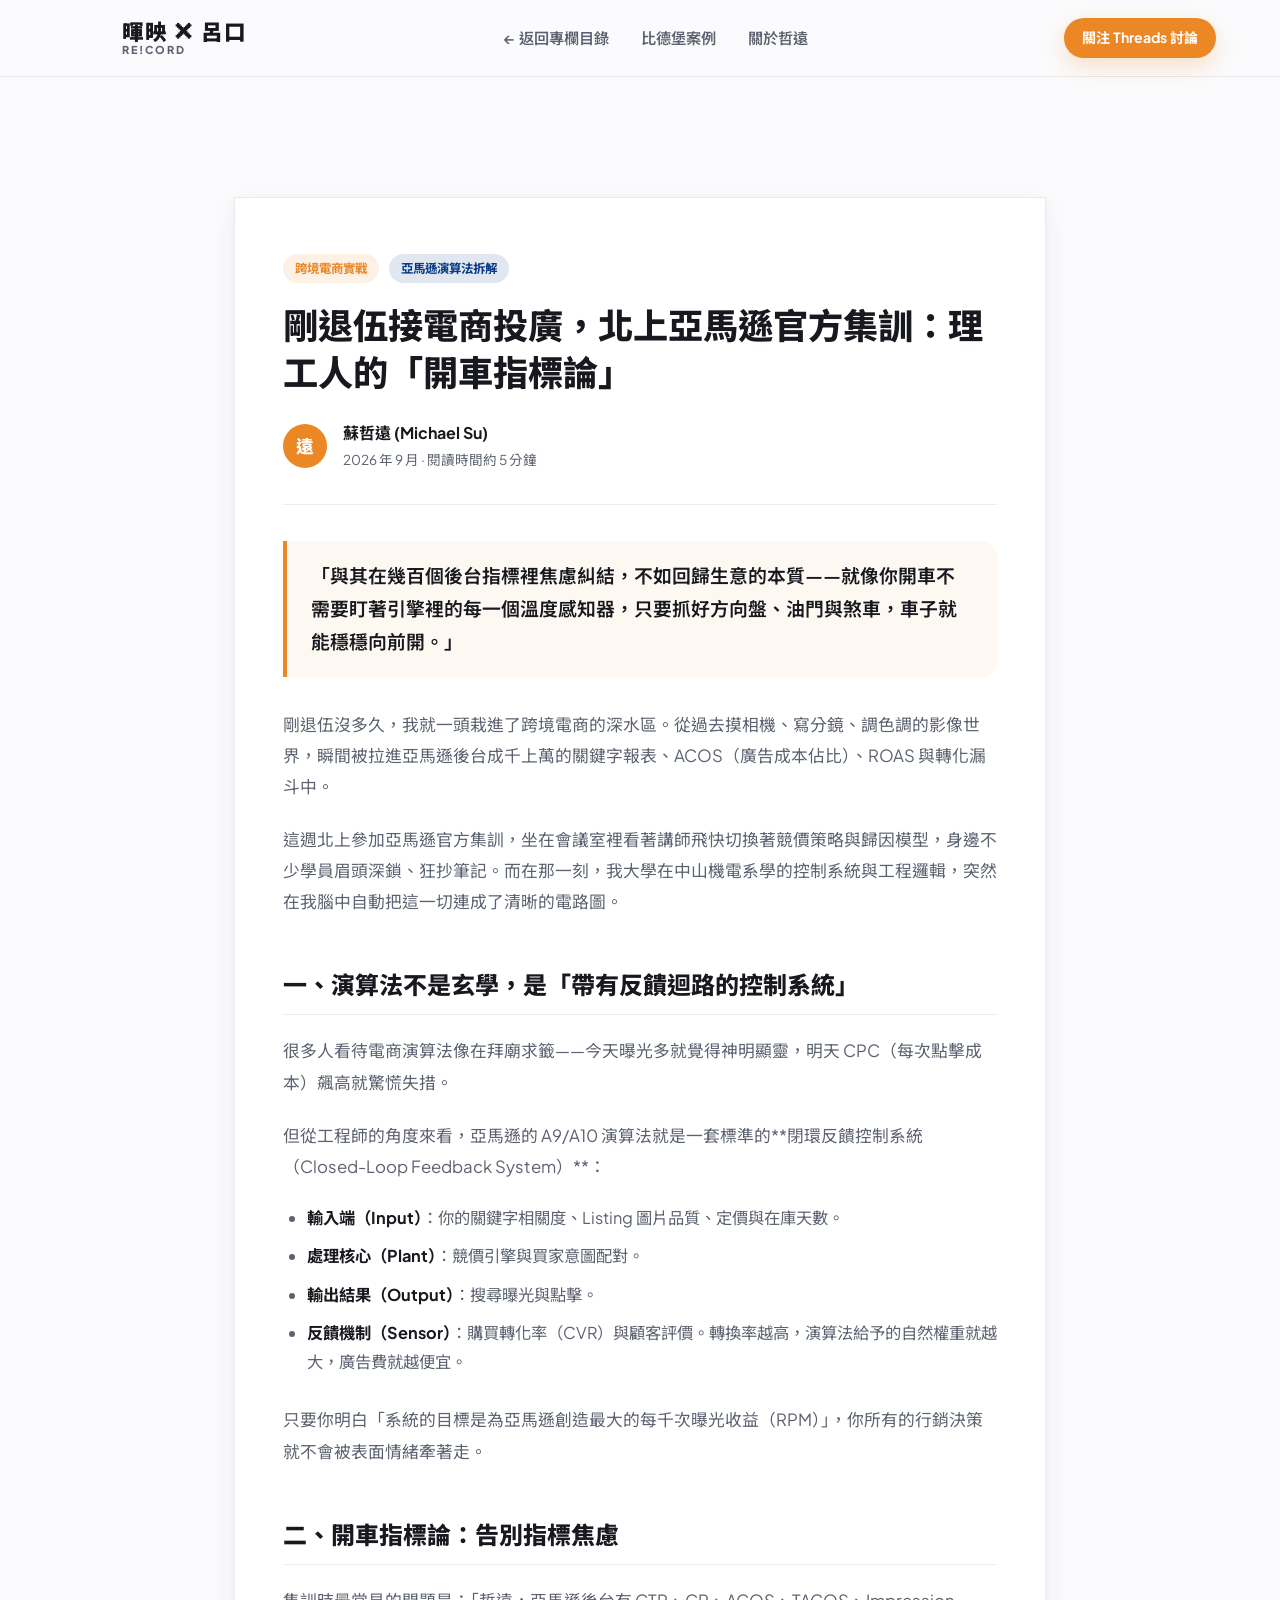
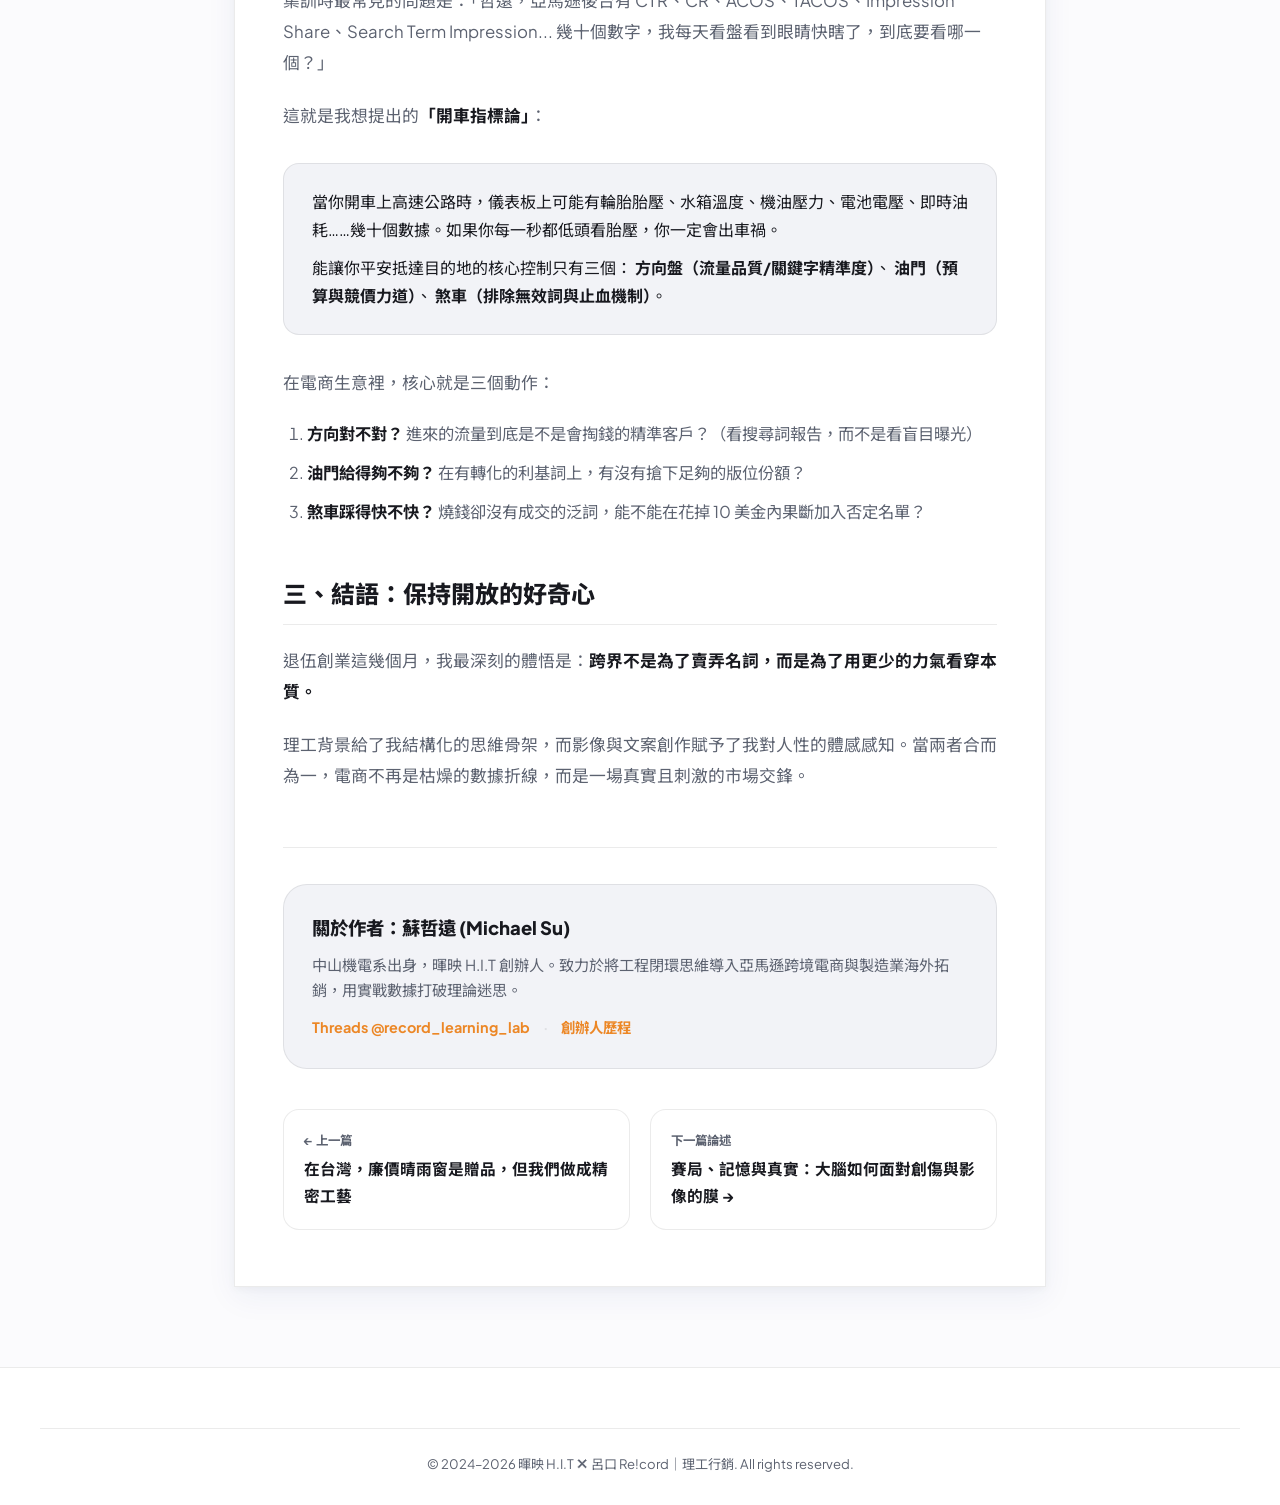
==== records/amazon-algorithm-log.html @ ab671fb1 "Rename amazon-algorithm-log.html to records/amazon-algorithm-log.html" ====
<!DOCTYPE html>
<html lang="zh-TW" data-theme="default">
<head>
  <meta charset="UTF-8">
  <meta name="viewport" content="width=device-width, initial-scale=1.0">
  <title>剛退伍接電商投廣，北上亞馬遜官方集訓：理工人的「開車指標論」 ｜ 呂口 Re!cord</title>
  <meta name="description" content="剛退伍投身跨境電商投廣實戰，在台北亞馬遜集訓中的第一手反思：如何用機電工程邏輯拆解廣告演算法？為什麼抓住關鍵槓桿指標比盯著上百個數字更重要。">
  <meta name="author" content="蘇哲遠 Michael Su">
  
  <meta property="og:type" content="article">
  <meta property="og:title" content="剛退伍接電商投廣，北上亞馬遜官方集訓：理工人的「開車指標論」">
  <meta property="og:description" content="如何用機電工程邏輯拆解廣告演算法？為什麼抓住關鍵槓桿指標比盯著上百個數字更重要。">
  <meta property="og:site_name" content="呂口 Re!cord ✕ 暉映 H.I.T">
  <meta property="article:published_time" content="2026-09-22">
  <meta property="article:author" content="蘇哲遠 Michael Su">
  
  <script type="application/ld+json">
  {
    "@context": "https://schema.org",
    "@type": "BlogPosting",
    "headline": "剛退伍接電商投廣，北上亞馬遜官方集訓：理工人的「開車指標論」",
    "description": "剛退伍投身跨境電商投廣實戰，在台北亞馬遜集訓中的第一手反思：如何用機電工程邏輯拆解廣告演算法？為什麼抓住關鍵槓桿指標比盯著上百個數字更重要。",
    "author": {
      "@type": "Person",
      "name": "蘇哲遠 (Michael Su)",
      "jobTitle": "暉映 H.I.T 負責人 / 理工行銷顧問"
    },
    "publisher": {
      "@type": "Organization",
      "name": "暉映 HUEIIN TURN"
    },
    "datePublished": "2026-09-22",
    "inLanguage": "zh-TW"
  }
  </script>

  <link rel="preconnect" href="https://fonts.googleapis.com">
  <link rel="preconnect" href="https://fonts.gstatic.com" crossorigin>
  <link href="https://fonts.googleapis.com/css2?family=Plus+Jakarta+Sans:wght@400;600;700;800&family=Noto+Sans+TC:wght@400;500;700;900&display=swap" rel="stylesheet">
  <link rel="stylesheet" href="../style.css">
</head>
<body class="article-page">

  <header class="navbar" id="navbar">
    <div class="container nav-container">
      <a href="../index.html" class="nav-logo" aria-label="返回首頁">
        <svg class="brand-symbol" viewBox="0 0 339.33 258.83">
          <use href="../index.html#logoDef" />
        </svg>
        <div class="logo-text-group">
          <span class="logo-cn">暉映 ✕ 呂口</span>
          <span class="logo-en">RE!CORD</span>
        </div>
      </a>

      <nav class="nav-menu">
        <a href="../index.html#records" class="nav-link active">← 返回專欄目錄</a>
        <a href="../index.html#casestudy" class="nav-link">比德堡案例</a>
        <a href="../index.html#about" class="nav-link">關於哲遠</a>
      </nav>

      <div class="nav-actions">
        <a href="https://www.threads.com/@record_learning_lab" target="_blank" rel="noopener" class="btn btn-primary btn-sm">
          關注 Threads 討論
        </a>
      </div>
    </div>
  </header>

  <main class="article-container">
    <article class="prose-wrapper">
      <header class="article-header">
        <div class="article-meta-tags">
          <span class="category-badge">跨境電商實戰</span>
          <span class="category-badge badge-alt">亞馬遜演算法拆解</span>
        </div>
        <h1 class="article-main-title">
          剛退伍接電商投廣，北上亞馬遜官方集訓：理工人的「開車指標論」
        </h1>
        <div class="author-bar">
          <div class="author-avatar">遠</div>
          <div class="author-info">
            <span class="author-name">蘇哲遠 (Michael Su)</span>
            <span class="post-date">2026 年 9 月 · 閱讀時間約 5 分鐘</span>
          </div>
        </div>
      </header>

      <div class="article-content">
        <blockquote class="key-quote">
          「與其在幾百個後台指標裡焦慮糾結，不如回歸生意的本質——就像你開車不需要盯著引擎裡的每一個溫度感知器，只要抓好方向盤、油門與煞車，車子就能穩穩向前開。」
        </blockquote>

        <p class="paragraph-lead">
          剛退伍沒多久，我就一頭栽進了跨境電商的深水區。從過去摸相機、寫分鏡、調色調的影像世界，瞬間被拉進亞馬遜後台成千上萬的關鍵字報表、ACOS（廣告成本佔比）、ROAS 與轉化漏斗中。
        </p>
        <p>
          這週北上參加亞馬遜官方集訓，坐在會議室裡看著講師飛快切換著競價策略與歸因模型，身邊不少學員眉頭深鎖、狂抄筆記。而在那一刻，我大學在中山機電系學的控制系統與工程邏輯，突然在我腦中自動把這一切連成了清晰的電路圖。
        </p>

        <h2>一、演算法不是玄學，是「帶有反饋迴路的控制系統」</h2>
        <p>
          很多人看待電商演算法像在拜廟求籤——今天曝光多就覺得神明顯靈，明天 CPC（每次點擊成本）飆高就驚慌失措。
        </p>
        <p>
          但從工程師的角度來看，亞馬遜的 A9/A10 演算法就是一套標準的**閉環反饋控制系統（Closed-Loop Feedback System）**：
        </p>
        <ul class="styled-list">
          <li><strong>輸入端（Input）</strong>：你的關鍵字相關度、Listing 圖片品質、定價與在庫天數。</li>
          <li><strong>處理核心（Plant）</strong>：競價引擎與買家意圖配對。</li>
          <li><strong>輸出結果（Output）</strong>：搜尋曝光與點擊。</li>
          <li><strong>反饋機制（Sensor）</strong>：購買轉化率（CVR）與顧客評價。轉換率越高，演算法給予的自然權重就越大，廣告費就越便宜。</li>
        </ul>
        <p>
          只要你明白「系統的目標是為亞馬遜創造最大的每千次曝光收益（RPM）」，你所有的行銷決策就不會被表面情緒牽著走。
        </p>

        <h2>二、開車指標論：告別指標焦慮</h2>
        <p>
          集訓時最常見的問題是：「哲遠，亞馬遜後台有 CTR、CR、ACOS、TACOS、Impression Share、Search Term Impression... 幾十個數字，我每天看盤看到眼睛快瞎了，到底要看哪一個？」
        </p>
        <p>
          這就是我想提出的<strong>「開車指標論」</strong>：
        </p>
        <div class="highlight-callout">
          <p>
            當你開車上高速公路時，儀表板上可能有輪胎胎壓、水箱溫度、機油壓力、電池電壓、即時油耗……幾十個數據。如果你每一秒都低頭看胎壓，你一定會出車禍。
          </p>
          <p>
            能讓你平安抵達目的地的核心控制只有三個：
            <strong>方向盤（流量品質/關鍵字精準度）</strong>、
            <strong>油門（預算與競價力道）</strong>、
            <strong>煞車（排除無效詞與止血機制）</strong>。
          </p>
        </div>
        <p>
          在電商生意裡，核心就是三個動作：
        </p>
        <ol class="styled-numbered-list">
          <li><strong>方向對不對？</strong> 進來的流量到底是不是會掏錢的精準客戶？（看搜尋詞報告，而不是看盲目曝光）</li>
          <li><strong>油門給得夠不夠？</strong> 在有轉化的利基詞上，有沒有搶下足夠的版位份額？</li>
          <li><strong>煞車踩得快不快？</strong> 燒錢卻沒有成交的泛詞，能不能在花掉 10 美金內果斷加入否定名單？</li>
        </ol>

        <h2>三、結語：保持開放的好奇心</h2>
        <p>
          退伍創業這幾個月，我最深刻的體悟是：<strong>跨界不是為了賣弄名詞，而是為了用更少的力氣看穿本質。</strong>
        </p>
        <p>
          理工背景給了我結構化的思維骨架，而影像與文案創作賦予了我對人性的體感感知。當兩者合而為一，電商不再是枯燥的數據折線，而是一場真實且刺激的市場交鋒。
        </p>
      </div>

      <footer class="article-footer-card">
        <div class="footer-card-inner">
          <div class="card-author-bio">
            <h3>關於作者：蘇哲遠 (Michael Su)</h3>
            <p>
              中山機電系出身，暉映 H.I.T 創辦人。致力於將工程閉環思維導入亞馬遜跨境電商與製造業海外拓銷，用實戰數據打破理論迷思。
            </p>
            <div class="card-author-links">
              <a href="https://www.threads.com/@record_learning_lab" target="_blank" rel="noopener">Threads @record_learning_lab</a>
              <span class="link-sep">·</span>
              <a href="../index.html#about">創辦人歷程</a>
            </div>
          </div>
        </div>
      </footer>

      <nav class="post-navigation">
        <a href="car-window-deflector.html" class="nav-prev">
          <span class="nav-sub">← 上一篇</span>
          <span class="nav-title">在台灣，廉價晴雨窗是贈品，但我們做成精密工藝</span>
        </a>
        <a href="game-theory-memory.html" class="nav-next">
          <span class="nav-sub">下一篇論述</span>
          <span class="nav-title">賽局、記憶與真實：大腦如何面對創傷與影像的膜 →</span>
        </a>
      </nav>
    </article>
  </main>

  <footer class="footer">
    <div class="container footer-bottom">
      <p>© 2024–2026 暉映 H.I.T ✕ 呂口 Re!cord｜理工行銷. All rights reserved.</p>
    </div>
  </footer>

</body>
</html>
---- style.css ----
/* ==========================================================================
   暉映 HUEIIN TURN ｜ CIS 品牌視覺識別系統 樣式表
   設計主色調：#ec8726 (曙光橘) | #083b87 (深思藍) | #e5e5e5 (共創灰)
   ZLAB 輔助色：#2b2b2b (深灰) | #6600ff (亮紫) | #21c110 (共創綠)
   ========================================================================== */

/* --------------------------------------------------------------------------
   1. 設計規範變數 (Design Tokens & Theming)
   -------------------------------------------------------------------------- */
:root {
  /* 品牌核心色彩 (CIS Primary Colors) */
  --c-orange: #ec8726;
  --c-blue: #083b87;
  --c-light-gray: #e5e5e5;
  --c-white: #ffffff;

  /* 實驗室輔助色 (ZLAB Colors) */
  --c-dark-gray: #2b2b2b;
  --c-purple: #6600ff;
  --c-green: #21c110;

  /* 日常預設模式 (Light Studio Mode) 語義變數 */
  --bg-primary: #fbfbfd;
  --bg-surface: #ffffff;
  --bg-subtle: #f2f3f7;
  --bg-card: #ffffff;
  --border-subtle: rgba(0, 0, 0, 0.08);
  --border-strong: rgba(0, 0, 0, 0.16);

  --text-main: #18191f;
  --text-muted: #5c6270;
  --text-inverse: #ffffff;

  --accent-primary: var(--c-orange);
  --accent-secondary: var(--c-blue);
  --accent-glow: rgba(236, 135, 38, 0.25);
  --mascot-pupil: #d36f1d;

  --nav-bg: rgba(251, 251, 253, 0.85);
  --card-shadow: 0 10px 30px rgba(8, 59, 135, 0.06), 0 2px 8px rgba(0, 0, 0, 0.04);
  --card-hover-shadow: 0 20px 40px rgba(236, 135, 38, 0.15), 0 8px 16px rgba(0, 0, 0, 0.06);

  /* 字體系統 */
  --font-heading: "Hiragino Kaku Gothic Std", "ヒラギノ角ゴ Std W8", "Plus Jakarta Sans", "Noto Sans TC", sans-serif;
  --font-body: "Plus Jakarta Sans", "Noto Sans TC", -apple-system, BlinkMacSystemFont, "Segoe UI", sans-serif;

  --radius-sm: 8px;
  --radius-md: 16px;
  --radius-lg: 24px;
  --radius-pill: 9999px;

  --transition-fast: 0.2s ease;
  --transition-normal: 0.35s cubic-bezier(0.16, 1, 0.3, 1);
}

/* ZLAB 實驗室深色霓虹模式 (Laboratory Dark Neon Mode) */
[data-theme="zlab"] {
  --bg-primary: #15161b;
  --bg-surface: #1e2029;
  --bg-subtle: #252834;
  --bg-card: #202330;
  --border-subtle: rgba(255, 255, 255, 0.1);
  --border-strong: rgba(255, 255, 255, 0.2);

  --text-main: #f5f6fa;
  --text-muted: #9fa6bc;
  --text-inverse: #15161b;

  --accent-primary: var(--c-purple);
  --accent-secondary: var(--c-green);
  --accent-glow: rgba(102, 0, 255, 0.35);
  --mascot-pupil: #4832a5;

  --nav-bg: rgba(21, 22, 27, 0.88);
  --card-shadow: 0 12px 35px rgba(0, 0, 0, 0.45);
  --card-hover-shadow: 0 20px 45px rgba(102, 0, 255, 0.25), 0 0 25px rgba(33, 193, 16, 0.2);
}

/* --------------------------------------------------------------------------
   2. 全域基礎與重置 (Reset & Base)
   -------------------------------------------------------------------------- */
* {
  margin: 0;
  padding: 0;
  box-sizing: border-box;
}

html {
  scroll-behavior: smooth;
  font-size: 16px;
}

body {
  font-family: var(--font-body);
  background-color: var(--bg-primary);
  color: var(--text-main);
  line-height: 1.65;
  transition: background-color var(--transition-normal), color var(--transition-normal);
  overflow-x: hidden;
  position: relative;
}

.container {
  width: 100%;
  max-width: 1200px;
  margin: 0 auto;
  padding: 0 24px;
}

a {
  text-decoration: none;
  color: inherit;
  transition: var(--transition-fast);
}

img, svg {
  display: block;
  max-width: 100%;
}

/* 錨點跳轉位移修正 (避免被 Sticky Navbar 遮蔽標題) */
section[id],
.section[id],
#about,
#services,
#casestudy,
#records,
#contact {
  scroll-margin-top: 96px;
}

/* --------------------------------------------------------------------------
   3. 頂部導覽列 (Navbar)
   -------------------------------------------------------------------------- */
.navbar {
  position: sticky;
  top: 0;
  z-index: 100;
  background-color: var(--nav-bg);
  backdrop-filter: blur(16px);
  -webkit-backdrop-filter: blur(16px);
  border-bottom: 1px solid var(--border-subtle);
  transition: background-color var(--transition-normal), border-color var(--transition-normal);
}

.nav-container {
  display: flex;
  align-items: center;
  justify-content: space-between;
  height: 76px;
}

.nav-logo {
  display: flex;
  align-items: center;
  gap: 14px;
  color: var(--text-main);
}

.brand-symbol {
  width: 44px;
  height: 36px;
  color: var(--accent-primary);
  transition: transform var(--transition-normal), color var(--transition-normal);
}

.nav-logo:hover .brand-symbol {
  transform: rotate(-8deg) scale(1.08);
}

.logo-text-group {
  display: flex;
  flex-direction: column;
  line-height: 1.1;
}

.logo-cn {
  font-family: var(--font-heading);
  font-size: 1.35rem;
  font-weight: 900;
  letter-spacing: 0.05em;
  color: var(--text-main);
}

.logo-en {
  font-size: 0.68rem;
  font-weight: 800;
  letter-spacing: 0.18em;
  color: var(--text-muted);
}

.nav-menu {
  display: flex;
  align-items: center;
  gap: 32px;
}

.nav-link {
  font-size: 0.95rem;
  font-weight: 600;
  color: var(--text-muted);
  position: relative;
  padding: 6px 0;
}

.nav-link::after {
  content: "";
  position: absolute;
  bottom: 0;
  left: 0;
  width: 0;
  height: 2px;
  background-color: var(--accent-primary);
  transition: width var(--transition-fast);
}

.nav-link:hover {
  color: var(--text-main);
}

.nav-link:hover::after {
  width: 100%;
}

.nav-actions {
  display: flex;
  align-items: center;
  gap: 12px;
}

.theme-toggle-btn {
  display: inline-flex;
  align-items: center;
  gap: 8px;
  padding: 8px 16px;
  border-radius: var(--radius-pill);
  border: 1px solid var(--border-strong);
  background-color: var(--bg-surface);
  color: var(--text-main);
  font-weight: 700;
  font-size: 0.85rem;
  cursor: pointer;
  transition: var(--transition-normal);
}

.theme-toggle-btn:hover {
  border-color: var(--accent-primary);
  transform: translateY(-2px);
  box-shadow: 0 4px 12px var(--accent-glow);
}

.mobile-menu-toggle {
  display: none;
  background: none;
  border: none;
  cursor: pointer;
  flex-direction: column;
  gap: 5px;
  padding: 6px;
}

.mobile-menu-toggle span {
  width: 22px;
  height: 2px;
  background-color: var(--text-main);
  transition: var(--transition-fast);
}

/* --------------------------------------------------------------------------
   4. HERO 主視覺區塊
   -------------------------------------------------------------------------- */
.hero-section {
  position: relative;
  padding: 80px 0 100px;
  overflow: hidden;
}

.hero-container {
  display: grid;
  grid-template-columns: 1.15fr 0.85fr;
  align-items: center;
  gap: 48px;
  position: relative;
  z-index: 2;
}

.hero-badge {
  display: inline-flex;
  align-items: center;
  gap: 10px;
  padding: 6px 16px;
  background-color: var(--bg-subtle);
  border: 1px solid var(--border-subtle);
  border-radius: var(--radius-pill);
  font-size: 0.82rem;
  font-weight: 800;
  letter-spacing: 0.1em;
  color: var(--accent-primary);
  margin-bottom: 24px;
}

.pulse-dot {
  width: 8px;
  height: 8px;
  border-radius: 50%;
  background-color: var(--accent-primary);
  box-shadow: 0 0 0 0 var(--accent-primary);
  animation: pulseAnimation 2s infinite;
}

@keyframes pulseAnimation {
  0% { transform: scale(0.95); box-shadow: 0 0 0 0 rgba(236, 135, 38, 0.7); }
  70% { transform: scale(1); box-shadow: 0 0 0 10px rgba(236, 135, 38, 0); }
  100% { transform: scale(0.95); box-shadow: 0 0 0 0 rgba(236, 135, 38, 0); }
}

.hero-title {
  font-family: var(--font-heading);
  font-size: 3.4rem;
  font-weight: 900;
  line-height: 1.18;
  margin-bottom: 24px;
  letter-spacing: -0.02em;
}

.hero-title .highlight-spark {
  color: var(--c-orange);
  display: inline-block;
  transform: rotate(12deg);
}

.hero-title .accent-text {
  color: var(--accent-primary);
  position: relative;
  display: inline-block;
}

.hero-desc {
  font-size: 1.12rem;
  color: var(--text-muted);
  max-width: 580px;
  margin-bottom: 36px;
  line-height: 1.8;
}

.hero-cta-group {
  display: flex;
  align-items: center;
  gap: 16px;
  margin-bottom: 48px;
}

.btn {
  display: inline-flex;
  align-items: center;
  justify-content: center;
  gap: 10px;
  padding: 14px 30px;
  border-radius: var(--radius-pill);
  font-size: 1rem;
  font-weight: 700;
  cursor: pointer;
  transition: var(--transition-normal);
  border: none;
  white-space: nowrap;
}

.btn-sm {
  padding: 8px 18px;
  font-size: 0.88rem;
}

.mobile-menu-cta {
  display: none;
}

.btn-primary {
  background-color: var(--accent-primary);
  color: #ffffff;
  box-shadow: 0 8px 24px var(--accent-glow);
}

.btn-primary:hover {
  transform: translateY(-3px) scale(1.02);
  box-shadow: 0 14px 32px var(--accent-glow);
}

.btn-primary:active {
  transform: translateY(1px);
}

.btn-secondary {
  background-color: var(--bg-surface);
  color: var(--text-main);
  border: 1px solid var(--border-strong);
}

.btn-secondary:hover {
  background-color: var(--bg-subtle);
  border-color: var(--accent-primary);
  transform: translateY(-2px);
}

.hero-stats {
  display: flex;
  align-items: center;
  gap: 28px;
  padding-top: 24px;
  border-top: 1px solid var(--border-subtle);
}

.stat-item {
  display: flex;
  flex-direction: column;
}

.stat-num {
  font-family: var(--font-heading);
  font-size: 1.25rem;
  font-weight: 800;
  color: var(--text-main);
}

.stat-label {
  font-size: 0.82rem;
  color: var(--text-muted);
}

.stat-divider {
  width: 1px;
  height: 32px;
  background-color: var(--border-subtle);
}

/* 互動吉祥物卡片 */
.hero-mascot-wrapper {
  display: flex;
  justify-content: center;
}

.mascot-card {
  position: relative;
  background-color: var(--bg-surface);
  border: 1px solid var(--border-subtle);
  border-radius: var(--radius-lg);
  padding: 36px 28px;
  width: 100%;
  max-width: 420px;
  box-shadow: var(--card-shadow);
  transition: transform var(--transition-normal), box-shadow var(--transition-normal);
  text-align: center;
}

.mascot-card:hover {
  transform: translateY(-6px);
  box-shadow: var(--card-hover-shadow);
}

.mascot-glow {
  position: absolute;
  top: 50%;
  left: 50%;
  width: 200px;
  height: 200px;
  background: radial-gradient(circle, var(--accent-glow) 0%, transparent 70%);
  transform: translate(-50%, -50%);
  z-index: 0;
  pointer-events: none;
}

/* 吉祥物卡片頂部控制列 */
.mascot-card-header {
  display: flex;
  align-items: center;
  justify-content: space-between;
  margin-bottom: 20px;
  position: relative;
  z-index: 2;
}

.mascot-badge-tag {
  font-size: 0.75rem;
  font-weight: 800;
  letter-spacing: 0.08em;
  color: var(--accent-primary);
  background: var(--bg-subtle);
  border: 1px solid var(--border-subtle);
  padding: 4px 10px;
  border-radius: var(--radius-pill);
}

.mascot-view-toggle {
  display: inline-flex;
  align-items: center;
  background: var(--bg-subtle);
  border: 1px solid var(--border-subtle);
  border-radius: var(--radius-pill);
  padding: 3px;
  gap: 3px;
}

.mascot-toggle-btn,
.view-tab {
  appearance: none;
  -webkit-appearance: none;
  background: transparent;
  border: 1px solid transparent;
  outline: none;
  font-family: var(--font-body);
  font-size: 0.78rem;
  font-weight: 700;
  color: var(--text-muted);
  padding: 5px 14px;
  border-radius: var(--radius-pill);
  cursor: pointer;
  display: inline-flex;
  align-items: center;
  justify-content: center;
  gap: 4px;
  transition: all var(--transition-fast);
  white-space: nowrap;
}

.mascot-toggle-btn:hover,
.view-tab:hover {
  color: var(--text-main);
}

.mascot-toggle-btn.active,
.view-tab.active {
  background: var(--accent-primary);
  color: #ffffff;
  border-color: var(--accent-primary);
  box-shadow: 0 2px 8px var(--accent-glow);
  font-weight: 800;
}

.mascot-toggle-btn:hover:not(.active) {
  color: var(--text-main);
}

.mascot-interactive {
  position: relative;
  z-index: 1;
  width: 220px;
  height: 220px;
  margin: 0 auto 20px;
  cursor: pointer;
  user-select: none;
}

.mascot-svg {
  width: 100%;
  height: 100%;
  filter: drop-shadow(0 10px 20px rgba(0, 0, 0, 0.08));
  transition: transform 0.2s cubic-bezier(0.34, 1.56, 0.64, 1);
}

.mascot-interactive:hover .mascot-svg {
  transform: scale(1.05);
}

/* 原創手繪插畫高清晰視圖 */
.mascot-png-view {
  position: relative;
  z-index: 1;
  width: 220px;
  height: 220px;
  margin: 0 auto 20px;
  display: flex;
  align-items: center;
  justify-content: center;
  cursor: pointer;
  user-select: none;
  transition: transform 0.2s cubic-bezier(0.34, 1.56, 0.64, 1);
}

.mascot-png-img {
  width: 100%;
  height: 100%;
  object-fit: contain;
  filter: drop-shadow(0 12px 24px rgba(0, 0, 0, 0.12));
  transition: transform 0.2s cubic-bezier(0.34, 1.56, 0.64, 1);
}

.mascot-png-view:hover .mascot-png-img {
  transform: scale(1.05);
}

.mascot-body-fill {
  fill: var(--accent-primary);
  transition: fill var(--transition-normal);
}

.mascot-pupil {
  fill: var(--mascot-pupil, #d36f1d);
  transition: fill var(--transition-normal);
}

.mascot-dialogue {
  position: relative;
  z-index: 1;
  background-color: var(--bg-subtle);
  border-radius: var(--radius-md);
  padding: 14px 18px;
  margin-top: 10px;
}

.dialogue-tag {
  display: inline-block;
  font-size: 0.72rem;
  font-weight: 800;
  color: var(--accent-primary);
  letter-spacing: 0.05em;
  margin-bottom: 4px;
}

.mascot-dialogue p {
  font-size: 0.95rem;
  font-weight: 600;
  color: var(--text-main);
  line-height: 1.5;
}

/* 靈感火花畫布 (點擊開關時播放全屏粒子) */
#sparkCanvas {
  position: absolute;
  top: 0;
  left: 0;
  width: 100%;
  height: 100%;
  pointer-events: none;
  z-index: 3;
}

/* --------------------------------------------------------------------------
   5. 通用章節設定
   -------------------------------------------------------------------------- */
.section {
  padding: 100px 0;
  border-top: 1px solid var(--border-subtle);
  position: relative;
}

.section-header {
  max-width: 680px;
  margin: 0 auto 60px;
}

.section-header.text-center {
  text-align: center;
}

.section-subtitle {
  display: inline-block;
  font-size: 0.8rem;
  font-weight: 800;
  letter-spacing: 0.15em;
  color: var(--accent-primary);
  margin-bottom: 12px;
}

.section-title {
  font-family: var(--font-heading);
  font-size: 2.3rem;
  font-weight: 900;
  line-height: 1.25;
  margin-bottom: 16px;
  letter-spacing: -0.01em;
}

.section-desc {
  font-size: 1.05rem;
  color: var(--text-muted);
}

/* --------------------------------------------------------------------------
   6. 設計理念 (Philosophy Cards)
   -------------------------------------------------------------------------- */
.philosophy-grid {
  display: grid;
  grid-template-columns: repeat(3, 1fr);
  gap: 28px;
}

.philosophy-card {
  background-color: var(--bg-surface);
  border: 1px solid var(--border-subtle);
  border-radius: var(--radius-lg);
  padding: 36px 30px;
  box-shadow: var(--card-shadow);
  transition: transform var(--transition-normal), border-color var(--transition-normal), box-shadow var(--transition-normal);
}

.philosophy-card:hover {
  transform: translateY(-8px);
  border-color: var(--accent-primary);
  box-shadow: var(--card-hover-shadow);
}

.card-icon-box {
  width: 56px;
  height: 56px;
  border-radius: var(--radius-md);
  background-color: var(--bg-subtle);
  color: var(--accent-primary);
  display: flex;
  align-items: center;
  justify-content: center;
  margin-bottom: 24px;
}

.card-icon-box svg,
.philosophy-icon-svg {
  width: 34px;
  height: 34px;
}

.philosophy-card h3 {
  font-family: var(--font-heading);
  font-size: 1.35rem;
  font-weight: 800;
  margin-bottom: 12px;
}

.philosophy-card p {
  color: var(--text-muted);
  font-size: 0.95rem;
  line-height: 1.7;
}

/* --------------------------------------------------------------------------
   7. 輔助視覺與多色怪人展示 (Mascot Lineup)
   -------------------------------------------------------------------------- */
.grid-2col {
  display: grid;
  grid-template-columns: 1fr 1fr;
  gap: 56px;
}

.align-center {
  align-items: center;
}

.mascot-showcase-box {
  background-color: var(--bg-surface);
  border: 1px solid var(--border-subtle);
  border-radius: var(--radius-lg);
  padding: 40px;
  box-shadow: var(--card-shadow);
}

.mascot-lineup {
  display: grid;
  grid-template-columns: repeat(2, 1fr);
  gap: 24px;
}

.lineup-item {
  display: flex;
  flex-direction: column;
  align-items: center;
  padding: 20px;
  border-radius: var(--radius-md);
  background-color: var(--bg-subtle);
  transition: transform var(--transition-fast);
}

.lineup-item:hover {
  transform: scale(1.05);
}

.mini-mascot {
  width: 90px;
  height: 90px;
  margin-bottom: 12px;
}

.color-orange { color: var(--c-orange); --mascot-pupil: #d36f1d; }
.color-blue { color: var(--c-blue); --mascot-pupil: #052654; }
.color-purple { color: var(--c-purple); --mascot-pupil: #4832a5; }
.color-green { color: var(--c-green); --mascot-pupil: #167a0a; }

.lineup-item span {
  font-size: 0.85rem;
  font-weight: 700;
  color: var(--text-main);
}

.body-lead {
  font-size: 1.15rem;
  line-height: 1.75;
  color: var(--text-main);
  margin-bottom: 24px;
}

.feature-checklist {
  list-style: none;
  display: flex;
  flex-direction: column;
  gap: 16px;
}

.feature-checklist li {
  position: relative;
  padding-left: 28px;
  font-size: 0.98rem;
  color: var(--text-muted);
  line-height: 1.6;
}

.feature-checklist li::before {
  content: "✦";
  position: absolute;
  left: 0;
  top: 0;
  color: var(--accent-primary);
  font-size: 1.1rem;
}

.feature-checklist strong {
  color: var(--text-main);
}

/* 原創 IP 標準字橫幅卡片 (均君手繪高清作品) */
.mascot-lockup-banner {
  margin-top: 48px;
  background: var(--bg-surface);
  border: 1px solid var(--border-subtle);
  border-radius: var(--radius-lg);
  padding: 36px 40px;
  display: grid;
  grid-template-columns: 260px 1fr;
  align-items: center;
  gap: 40px;
  box-shadow: var(--card-shadow);
  transition: transform var(--transition-normal), box-shadow var(--transition-normal);
}

.mascot-lockup-banner:hover {
  transform: translateY(-4px);
  box-shadow: var(--card-hover-shadow);
}

.lockup-media {
  display: flex;
  align-items: center;
  justify-content: center;
  background: var(--bg-subtle);
  border-radius: var(--radius-md);
  padding: 24px;
  border: 1px solid var(--border-subtle);
}

.lockup-img {
  width: 100%;
  max-width: 220px;
  height: auto;
  object-fit: contain;
  filter: drop-shadow(0 8px 16px rgba(0, 0, 0, 0.08));
}

.lockup-content {
  display: flex;
  flex-direction: column;
}

.lockup-badge {
  font-size: 0.75rem;
  font-weight: 800;
  letter-spacing: 0.1em;
  color: var(--accent-primary);
  margin-bottom: 8px;
}

.lockup-title {
  font-family: var(--font-heading);
  font-size: 1.5rem;
  font-weight: 800;
  margin-bottom: 12px;
}

.lockup-desc {
  font-size: 0.98rem;
  color: var(--text-muted);
  line-height: 1.7;
  margin-bottom: 20px;
}

.lockup-tags {
  display: flex;
  flex-wrap: wrap;
  gap: 10px;
}

.tag-pill {
  font-size: 0.8rem;
  font-weight: 700;
  background: var(--bg-subtle);
  border: 1px solid var(--border-subtle);
  padding: 6px 14px;
  border-radius: var(--radius-pill);
  color: var(--text-main);
}

/* --------------------------------------------------------------------------
   8. 色彩與字型規範 (Color System)
   -------------------------------------------------------------------------- */
.palette-group-title {
  font-family: var(--font-heading);
  font-size: 1.25rem;
  font-weight: 800;
  margin-bottom: 20px;
  display: flex;
  align-items: center;
  gap: 10px;
}

.palette-grid {
  display: grid;
  grid-template-columns: repeat(4, 1fr);
  gap: 20px;
}

.color-card {
  background-color: var(--bg-surface);
  border: 1px solid var(--border-subtle);
  border-radius: var(--radius-md);
  overflow: hidden;
  box-shadow: var(--card-shadow);
  cursor: pointer;
  transition: transform var(--transition-normal), box-shadow var(--transition-normal);
}

.color-card:hover {
  transform: translateY(-6px);
  box-shadow: var(--card-hover-shadow);
}

.color-swatch {
  height: 110px;
  position: relative;
  display: flex;
  align-items: center;
  justify-content: center;
}

.copy-hint {
  opacity: 0;
  background-color: rgba(0, 0, 0, 0.7);
  color: #fff;
  padding: 4px 10px;
  border-radius: var(--radius-pill);
  font-size: 0.75rem;
  font-weight: 700;
  transition: opacity var(--transition-fast);
}

.color-card:hover .copy-hint {
  opacity: 1;
}

.color-meta {
  padding: 16px;
}

.color-name {
  font-weight: 800;
  font-size: 1rem;
  margin-bottom: 2px;
}

.color-hex {
  font-family: monospace;
  font-weight: 700;
  font-size: 0.88rem;
  color: var(--accent-primary);
  margin-bottom: 8px;
}

.color-desc {
  font-size: 0.8rem;
  color: var(--text-muted);
  line-height: 1.5;
}

.font-spec-card {
  display: flex;
  flex-direction: column;
  justify-content: center;
}

.font-spec-inner {
  padding: 24px;
}

.font-badge {
  font-size: 0.7rem;
  font-weight: 800;
  letter-spacing: 0.12em;
  color: var(--accent-primary);
  margin-bottom: 8px;
}

.font-sample {
  font-family: var(--font-heading);
  font-size: 1.15rem;
  font-weight: 900;
  line-height: 1.3;
  margin-bottom: 12px;
}

.font-desc {
  font-size: 0.82rem;
  color: var(--text-muted);
}

/* --------------------------------------------------------------------------
   9. ZLAB 概念實驗室 (ZLAB Section)
   -------------------------------------------------------------------------- */
.zlab-box {
  background: linear-gradient(145deg, var(--bg-surface), var(--bg-subtle));
  border: 1px solid var(--border-strong);
  border-radius: var(--radius-lg);
  padding: 60px 48px;
  position: relative;
  overflow: hidden;
  box-shadow: var(--card-shadow);
}

.zlab-box::before {
  content: "";
  position: absolute;
  top: -50px;
  right: -50px;
  width: 300px;
  height: 300px;
  background: radial-gradient(circle, var(--accent-glow) 0%, transparent 70%);
  pointer-events: none;
}

.zlab-header {
  max-width: 720px;
  margin-bottom: 48px;
}

.zlab-pill {
  display: inline-block;
  padding: 5px 14px;
  border-radius: var(--radius-pill);
  background-color: var(--c-purple);
  color: #ffffff;
  font-size: 0.75rem;
  font-weight: 800;
  letter-spacing: 0.1em;
  margin-bottom: 16px;
}

.zlab-title {
  font-family: var(--font-heading);
  font-size: 2.2rem;
  font-weight: 900;
  margin-bottom: 16px;
}

.zlab-desc {
  font-size: 1.05rem;
  color: var(--text-muted);
  line-height: 1.7;
}

.zlab-experiments {
  display: grid;
  grid-template-columns: repeat(3, 1fr);
  gap: 24px;
}

.experiment-card {
  background-color: var(--bg-primary);
  border: 1px solid var(--border-subtle);
  border-radius: var(--radius-md);
  padding: 30px 24px;
  transition: transform var(--transition-normal), border-color var(--transition-normal), box-shadow var(--transition-normal);
}

.experiment-card:hover {
  transform: translateY(-6px);
  border-color: var(--accent-primary);
  box-shadow: 0 16px 32px var(--accent-glow);
}

.exp-tag {
  font-size: 0.72rem;
  font-weight: 800;
  letter-spacing: 0.1em;
  color: var(--text-muted);
  margin-bottom: 12px;
}

.exp-icon {
  font-size: 2rem;
  margin-bottom: 14px;
}

.experiment-card h3 {
  font-family: var(--font-heading);
  font-size: 1.2rem;
  font-weight: 800;
  margin-bottom: 10px;
}

.experiment-card p {
  font-size: 0.9rem;
  color: var(--text-muted);
  line-height: 1.6;
  margin-bottom: 18px;
}

.exp-formula {
  display: inline-block;
  font-family: monospace;
  font-size: 0.78rem;
  font-weight: 700;
  padding: 6px 12px;
  background-color: var(--bg-subtle);
  border-radius: var(--radius-sm);
  color: var(--accent-primary);
}

/* --------------------------------------------------------------------------
   10. 創辦人故事、核心賦能、比德堡案例與專欄系統 (About, Services, Case, Records)
   -------------------------------------------------------------------------- */

/* 創辦人故事 (About) */
.story-timeline {
  display: flex;
  flex-direction: column;
  gap: 16px;
  margin-top: 32px;
}

.timeline-card {
  display: flex;
  gap: 18px;
  align-items: flex-start;
  background-color: var(--bg-surface);
  border: 1px solid var(--border-subtle);
  border-radius: var(--radius-md);
  padding: 20px;
  transition: transform var(--transition-fast), border-color var(--transition-fast);
}

.timeline-card:hover {
  transform: translateX(4px);
  border-color: var(--accent-primary);
}

.timeline-badge {
  width: 36px;
  height: 36px;
  border-radius: 50%;
  background: var(--accent-primary);
  color: #fff;
  display: flex;
  align-items: center;
  justify-content: center;
  font-weight: 800;
  font-size: 0.9rem;
  flex-shrink: 0;
  box-shadow: 0 4px 10px var(--accent-glow);
}

.timeline-card h4 {
  font-size: 1.05rem;
  font-weight: 700;
  color: var(--text-main);
  margin-bottom: 6px;
}

.timeline-card p {
  font-size: 0.9rem;
  line-height: 1.6;
  color: var(--text-muted);
  margin: 0;
}

.about-quote-box {
  display: flex;
  align-items: center;
  justify-content: center;
}

.quote-card {
  background: linear-gradient(135deg, rgba(236, 135, 38, 0.08), rgba(8, 59, 135, 0.06));
  border: 1px solid var(--border-subtle);
  border-left: 5px solid var(--accent-primary);
  border-radius: var(--radius-lg);
  padding: 44px 36px;
  box-shadow: var(--card-shadow);
  position: relative;
}

.quote-symbol {
  font-size: 4.5rem;
  line-height: 0.8;
  color: var(--accent-primary);
  opacity: 0.35;
  font-family: Georgia, serif;
  display: block;
}

.quote-text {
  font-size: 1.15rem;
  font-weight: 600;
  line-height: 1.8;
  color: var(--text-main);
  margin: 16px 0 28px;
}

.quote-author strong {
  display: block;
  font-size: 1.1rem;
  color: var(--text-main);
}

.quote-author span {
  font-size: 0.85rem;
  color: var(--text-muted);
}

/* 四大核心賦能 (Services) */
.services-grid {
  display: grid;
  grid-template-columns: repeat(auto-fit, minmax(250px, 1fr));
  gap: 24px;
  margin-top: 48px;
}

.service-card {
  background-color: var(--bg-surface);
  border: 1px solid var(--border-subtle);
  border-radius: var(--radius-lg);
  padding: 32px 24px;
  transition: transform var(--transition-normal), border-color var(--transition-normal), box-shadow var(--transition-normal);
  display: flex;
  flex-direction: column;
}

.service-card:hover {
  transform: translateY(-6px);
  border-color: var(--accent-primary);
  box-shadow: var(--card-shadow);
}

.service-card.highlight-service {
  border-color: var(--accent-primary);
  background: linear-gradient(180deg, var(--bg-surface), rgba(236, 135, 38, 0.05));
  box-shadow: 0 8px 24px rgba(236, 135, 38, 0.08);
}

.service-icon {
  font-size: 2.2rem;
  margin-bottom: 16px;
}

.service-tag {
  font-size: 0.72rem;
  font-weight: 800;
  color: var(--accent-primary);
  letter-spacing: 0.1em;
  margin-bottom: 8px;
}

.service-card h3 {
  font-size: 1.25rem;
  font-weight: 700;
  color: var(--text-main);
  margin-bottom: 12px;
}

.service-card p {
  font-size: 0.92rem;
  line-height: 1.65;
  color: var(--text-muted);
  margin: 0;
}

/* 旗艦案例：比德堡出海 (Case Study) */
.casestudy-banner {
  background-color: var(--bg-surface);
  border: 1px solid var(--border-subtle);
  border-radius: var(--radius-xl);
  padding: 48px;
  box-shadow: var(--card-shadow);
}

.case-tag {
  display: inline-block;
  font-size: 0.78rem;
  font-weight: 800;
  color: var(--accent-primary);
  letter-spacing: 0.08em;
  margin-bottom: 12px;
}

.case-title {
  font-size: 1.8rem;
  font-weight: 800;
  color: var(--text-main);
  margin-bottom: 12px;
}

.case-lead {
  font-size: 1.05rem;
  color: var(--text-muted);
  line-height: 1.6;
  max-width: 800px;
  margin-bottom: 36px;
}

.case-body-grid {
  display: grid;
  grid-template-columns: repeat(3, 1fr);
  gap: 24px;
}

.case-card {
  background-color: var(--bg-primary);
  border: 1px solid var(--border-subtle);
  border-radius: var(--radius-md);
  padding: 24px;
}

.card-status-badge {
  display: inline-block;
  font-size: 0.75rem;
  font-weight: 800;
  padding: 4px 10px;
  border-radius: var(--radius-pill);
  margin-bottom: 14px;
}

.badge-warning {
  background: rgba(236, 135, 38, 0.15);
  color: #d36f1d;
}

.badge-success {
  background: rgba(34, 197, 94, 0.15);
  color: #16a34a;
}

.badge-accent {
  background: rgba(8, 59, 135, 0.15);
  color: #083b87;
}

.case-card h3 {
  font-size: 1.15rem;
  font-weight: 700;
  color: var(--text-main);
  margin-bottom: 10px;
}

.case-card p {
  font-size: 0.9rem;
  line-height: 1.6;
  color: var(--text-muted);
  margin: 0;
}

.case-action-bar {
  margin-top: 36px;
  text-align: center;
}

/* 思考專欄 (The Records) - 輪播與篩選系統 */
.records-control-bar {
  display: flex;
  justify-content: space-between;
  align-items: center;
  gap: 16px;
  margin-top: 40px;
  margin-bottom: 24px;
  flex-wrap: wrap;
}

.records-filter-chips {
  display: flex;
  align-items: center;
  gap: 8px;
  flex-wrap: wrap;
}

.filter-chip {
  appearance: none;
  -webkit-appearance: none;
  background-color: var(--bg-surface);
  border: 1px solid var(--border-subtle);
  color: var(--text-muted);
  padding: 7px 18px;
  border-radius: var(--radius-pill);
  font-size: 0.85rem;
  font-weight: 600;
  cursor: pointer;
  transition: all var(--transition-fast);
}

.filter-chip:hover {
  border-color: var(--accent-primary);
  color: var(--text-main);
  background-color: var(--bg-subtle);
}

.filter-chip.active {
  background-color: var(--accent-primary);
  color: #ffffff;
  border-color: var(--accent-primary);
  box-shadow: 0 4px 14px var(--accent-glow);
}

.carousel-nav-btns {
  display: flex;
  align-items: center;
  gap: 10px;
}

.carousel-arrow-btn {
  appearance: none;
  -webkit-appearance: none;
  width: 42px;
  height: 42px;
  border-radius: 50%;
  background-color: var(--bg-surface);
  border: 1px solid var(--border-strong);
  color: var(--text-main);
  display: flex;
  align-items: center;
  justify-content: center;
  cursor: pointer;
  transition: all var(--transition-fast);
}

.carousel-arrow-btn:hover {
  background-color: var(--accent-primary);
  border-color: var(--accent-primary);
  color: #ffffff;
  transform: translateY(-2px);
  box-shadow: 0 4px 12px var(--accent-glow);
}

.carousel-arrow-btn:active {
  transform: translateY(1px);
}

.records-slider-container {
  overflow-x: auto;
  scroll-behavior: smooth;
  scroll-snap-type: x mandatory;
  -webkit-overflow-scrolling: touch;
  padding: 10px 4px 24px;
  scrollbar-width: none;
}

.records-slider-container::-webkit-scrollbar {
  display: none;
}

.records-track {
  display: flex;
  gap: 24px;
  transition: transform 0.3s ease;
}

.record-card {
  flex: 0 0 calc(33.333% - 16px);
  min-width: 320px;
  scroll-snap-align: start;
  background-color: var(--bg-surface);
  border: 1px solid var(--border-subtle);
  border-radius: var(--radius-lg);
  padding: 32px 28px;
  display: flex;
  flex-direction: column;
  transition: transform var(--transition-normal), border-color var(--transition-normal), box-shadow var(--transition-normal), opacity 0.3s ease;
}

@media (max-width: 992px) {
  .record-card {
    flex: 0 0 calc(50% - 12px);
    min-width: 280px;
  }
}

@media (max-width: 640px) {
  .record-card {
    flex: 0 0 88%;
    min-width: 260px;
  }
  .records-control-bar {
    flex-direction: column;
    align-items: flex-start;
  }
  .carousel-nav-btns {
    align-self: flex-end;
  }
}

.carousel-dots {
  display: flex;
  justify-content: center;
  align-items: center;
  gap: 8px;
  margin-top: 16px;
}

.carousel-dot {
  width: 8px;
  height: 8px;
  border-radius: var(--radius-pill);
  background-color: var(--border-strong);
  border: none;
  padding: 0;
  cursor: pointer;
  transition: all 0.3s ease;
}

.carousel-dot.active {
  width: 26px;
  background-color: var(--accent-primary);
  box-shadow: 0 2px 8px var(--accent-glow);
}

.record-card:hover {
  transform: translateY(-6px);
  border-color: var(--accent-primary);
  box-shadow: var(--card-shadow);
}

.record-card.highlight-record {
  border-color: rgba(236, 135, 38, 0.4);
  box-shadow: 0 8px 24px rgba(236, 135, 38, 0.08);
}

.record-card-top {
  display: flex;
  justify-content: space-between;
  align-items: center;
  margin-bottom: 16px;
}

.record-category {
  font-size: 0.75rem;
  font-weight: 700;
  color: var(--accent-primary);
  background: rgba(236, 135, 38, 0.1);
  padding: 4px 10px;
  border-radius: var(--radius-sm);
}

.record-date {
  font-size: 0.8rem;
  color: var(--text-muted);
  font-family: monospace;
}

.record-title {
  font-size: 1.22rem;
  font-weight: 700;
  line-height: 1.45;
  margin-bottom: 14px;
}

.record-title a {
  color: var(--text-main);
  text-decoration: none;
  transition: color var(--transition-fast);
}

.record-title a:hover {
  color: var(--accent-primary);
}

.record-snippet {
  font-size: 0.92rem;
  line-height: 1.65;
  color: var(--text-muted);
  margin-bottom: 24px;
  flex-grow: 1;
}

.record-footer {
  display: flex;
  justify-content: space-between;
  align-items: center;
  border-top: 1px solid var(--border-subtle);
  padding-top: 16px;
  font-size: 0.85rem;
}

.read-time {
  color: var(--text-muted);
}

.read-link {
  font-weight: 700;
  color: var(--accent-primary);
  text-decoration: none;
}

.read-link:hover {
  text-decoration: underline;
}

/* 色彩快速條 (Color Palette Bar) */
.color-palette-bar {
  display: flex;
  gap: 16px;
  justify-content: center;
  flex-wrap: wrap;
  margin-top: 40px;
}

.color-chip {
  display: flex;
  align-items: center;
  gap: 12px;
  background-color: var(--bg-surface);
  border: 1px solid var(--border-subtle);
  padding: 10px 18px;
  border-radius: var(--radius-md);
  cursor: pointer;
  transition: transform var(--transition-fast), border-color var(--transition-fast);
}

.color-chip:hover {
  transform: translateY(-2px);
  border-color: var(--accent-primary);
}

.color-swatch {
  width: 28px;
  height: 28px;
  border-radius: 6px;
  box-shadow: 0 2px 6px rgba(0, 0, 0, 0.15);
}

.color-info strong {
  display: block;
  font-size: 0.88rem;
  color: var(--text-main);
}

.color-info span {
  font-size: 0.78rem;
  font-family: monospace;
  color: var(--text-muted);
}

/* 導覽列 CTA 按鈕 */
.nav-cta-btn {
  padding: 8px 18px;
  font-size: 0.85rem;
}

/* --------------------------------------------------------------------------
   獨立文章閱讀器專用排版 (Standalone Article Reader)
   -------------------------------------------------------------------------- */
.article-page {
  background-color: var(--bg-primary);
}

.article-container {
  max-width: 860px;
  margin: 120px auto 80px;
  padding: 0 24px;
}

.prose-wrapper {
  background-color: var(--bg-surface);
  border: 1px solid var(--border-subtle);
  border-radius: var(--radius-xl);
  padding: 56px 48px;
  box-shadow: var(--card-shadow);
}

.article-meta-tags {
  display: flex;
  gap: 10px;
  margin-bottom: 18px;
}

.category-badge {
  font-size: 0.78rem;
  font-weight: 700;
  padding: 4px 12px;
  border-radius: var(--radius-pill);
  background: rgba(236, 135, 38, 0.12);
  color: var(--accent-primary);
}

.category-badge.badge-alt {
  background: rgba(8, 59, 135, 0.12);
  color: #083b87;
}

.article-main-title {
  font-size: 2.2rem;
  font-weight: 800;
  line-height: 1.35;
  color: var(--text-main);
  margin-bottom: 24px;
}

.author-bar {
  display: flex;
  align-items: center;
  gap: 16px;
  padding-bottom: 32px;
  border-bottom: 1px solid var(--border-subtle);
  margin-bottom: 36px;
}

.author-avatar {
  width: 44px;
  height: 44px;
  border-radius: 50%;
  background: var(--accent-primary);
  color: #fff;
  display: flex;
  align-items: center;
  justify-content: center;
  font-weight: 800;
  font-size: 1.1rem;
}

.author-name {
  display: block;
  font-weight: 700;
  font-size: 1rem;
  color: var(--text-main);
}

.post-date {
  font-size: 0.85rem;
  color: var(--text-muted);
}

.key-quote {
  font-size: 1.18rem;
  font-weight: 600;
  line-height: 1.75;
  color: var(--text-main);
  border-left: 4px solid var(--accent-primary);
  padding: 18px 24px;
  background: rgba(236, 135, 38, 0.06);
  border-radius: 0 var(--radius-md) var(--radius-md) 0;
  margin: 32px 0;
}

.paragraph-lead {
  font-size: 1.15rem;
  line-height: 1.85;
  color: var(--text-main);
  margin-bottom: 24px;
}

.article-content h2 {
  font-size: 1.5rem;
  font-weight: 800;
  color: var(--text-main);
  margin: 48px 0 20px;
  padding-bottom: 10px;
  border-bottom: 1px solid var(--border-subtle);
}

.article-content p {
  font-size: 1.05rem;
  line-height: 1.85;
  color: var(--text-muted);
  margin-bottom: 22px;
}

.article-content strong {
  color: var(--text-main);
}

.styled-list,
.styled-numbered-list {
  padding-left: 24px;
  margin-bottom: 28px;
}

.styled-list li,
.styled-numbered-list li {
  font-size: 1.02rem;
  line-height: 1.75;
  color: var(--text-muted);
  margin-bottom: 10px;
}

.highlight-callout {
  background: var(--bg-subtle);
  border: 1px solid var(--border-subtle);
  border-radius: var(--radius-md);
  padding: 24px 28px;
  margin: 32px 0;
}

.highlight-callout p {
  font-size: 1rem;
  line-height: 1.75;
  color: var(--text-main);
  margin-bottom: 10px;
}

.highlight-callout p:last-child {
  margin-bottom: 0;
}

.article-footer-card {
  margin-top: 56px;
  padding-top: 36px;
  border-top: 1px solid var(--border-subtle);
}

.footer-card-inner {
  background: var(--bg-subtle);
  border: 1px solid var(--border-subtle);
  border-radius: var(--radius-lg);
  padding: 28px;
}

.card-author-bio h3 {
  font-size: 1.15rem;
  font-weight: 800;
  color: var(--text-main);
  margin-bottom: 10px;
}

.card-author-bio p {
  font-size: 0.95rem;
  line-height: 1.6;
  color: var(--text-muted);
  margin-bottom: 14px;
}

.card-author-links {
  font-size: 0.9rem;
  font-weight: 700;
}

.card-author-links a {
  color: var(--accent-primary);
  text-decoration: none;
}

.card-author-links a:hover {
  text-decoration: underline;
}

.link-sep {
  margin: 0 10px;
  color: var(--border-subtle);
}

.post-navigation {
  display: flex;
  justify-content: space-between;
  gap: 20px;
  margin-top: 40px;
}

.post-navigation a {
  flex: 1;
  padding: 20px;
  background: var(--bg-surface);
  border: 1px solid var(--border-subtle);
  border-radius: var(--radius-md);
  text-decoration: none;
  transition: all var(--transition-fast);
}

.post-navigation a:hover {
  border-color: var(--accent-primary);
  transform: translateY(-3px);
}

.nav-sub {
  display: block;
  font-size: 0.78rem;
  color: var(--text-muted);
  font-weight: 700;
  margin-bottom: 6px;
}

.nav-title {
  font-size: 0.98rem;
  font-weight: 700;
  color: var(--text-main);
  line-height: 1.4;
}



/* --------------------------------------------------------------------------
   10.5. 商務洽詢與表單寄信 (Contact Form & Lead Capture)
   -------------------------------------------------------------------------- */
.contact-section {
  background-color: var(--bg-surface);
  border-top: 1px solid var(--border-subtle);
  border-bottom: 1px solid var(--border-subtle);
  padding: 100px 0;
}

.contact-wrapper {
  max-width: 760px;
  margin: 0 auto;
}

.contact-form {
  background-color: var(--bg-primary);
  border: 1px solid var(--border-subtle);
  border-radius: var(--radius-xl);
  padding: 44px 40px;
  box-shadow: var(--card-shadow);
  margin-top: 36px;
}

.form-grid-2col {
  display: grid;
  grid-template-columns: 1fr 1fr;
  gap: 20px;
}

.form-group {
  margin-bottom: 22px;
}

.form-group label {
  display: block;
  font-size: 0.9rem;
  font-weight: 700;
  color: var(--text-main);
  margin-bottom: 8px;
}

.required {
  color: var(--accent-primary);
}

.form-group input,
.form-group textarea,
.form-select {
  width: 100%;
  padding: 14px 18px;
  background-color: var(--bg-surface);
  border: 1px solid var(--border-subtle);
  border-radius: var(--radius-md);
  color: var(--text-main);
  font-size: 0.96rem;
  font-family: inherit;
  transition: border-color var(--transition-fast), box-shadow var(--transition-fast), background-color var(--transition-fast);
}

.form-group input:focus,
.form-group textarea:focus,
.form-select:focus {
  outline: none;
  border-color: var(--accent-primary);
  box-shadow: 0 0 0 3px var(--accent-glow);
  background-color: var(--bg-surface);
}

.form-group textarea {
  resize: vertical;
}

.form-select {
  cursor: pointer;
}

.btn-block {
  display: block;
  width: 100%;
}

.btn-lg {
  padding: 16px 28px;
  font-size: 1.05rem;
  font-weight: 700;
}

.form-status {
  margin-top: 24px;
  padding: 18px 22px;
  border-radius: var(--radius-md);
  font-size: 0.95rem;
  line-height: 1.6;
  text-align: center;
  animation: fadeIn 0.3s ease-in-out;
}

.status-success {
  background-color: rgba(34, 197, 94, 0.12);
  border: 1px solid rgba(34, 197, 94, 0.4);
  color: #16a34a;
}

.status-error {
  background-color: rgba(239, 68, 68, 0.12);
  border: 1px solid rgba(239, 68, 68, 0.4);
  color: #ef4444;
}

@keyframes fadeIn {
  from { opacity: 0; transform: translateY(-6px); }
  to { opacity: 1; transform: translateY(0); }
}


/* --------------------------------------------------------------------------
   11. 自學怪人宣言 (Manifesto)
   -------------------------------------------------------------------------- */
.manifesto-section {
  background: linear-gradient(180deg, var(--bg-primary) 0%, var(--bg-surface) 100%);
  padding: 120px 0;
}

.manifesto-badge {
  display: inline-block;
  font-size: 0.78rem;
  font-weight: 800;
  letter-spacing: 0.2em;
  color: var(--accent-primary);
  margin-bottom: 24px;
}

.manifesto-quote {
  font-family: var(--font-heading);
  font-size: 3.2rem;
  font-weight: 900;
  line-height: 1.25;
  margin-bottom: 20px;
  letter-spacing: -0.02em;
}

.manifesto-highlight {
  color: var(--accent-primary);
  background: linear-gradient(120deg, var(--c-orange), var(--c-purple));
  -webkit-background-clip: text;
  -webkit-text-fill-color: transparent;
}

.manifesto-author {
  font-size: 1.1rem;
  color: var(--text-muted);
  margin-bottom: 40px;
}

.manifesto-actions {
  display: flex;
  align-items: center;
  justify-content: center;
  gap: 16px;
}

.btn-outline-light {
  background: transparent;
  color: var(--text-main);
  border: 1px solid var(--border-strong);
}

.btn-outline-light:hover {
  background-color: var(--bg-subtle);
  border-color: var(--accent-primary);
}

/* --------------------------------------------------------------------------
   12. 頁尾 (Footer)
   -------------------------------------------------------------------------- */
.footer {
  background-color: var(--bg-surface);
  border-top: 1px solid var(--border-subtle);
  padding: 60px 0 30px;
}

.footer-container {
  display: flex;
  justify-content: space-between;
  align-items: flex-start;
  margin-bottom: 48px;
}

.footer-brand .footer-logo {
  display: flex;
  flex-direction: column;
  margin-bottom: 12px;
}

.footer-slogan {
  font-size: 0.95rem;
  color: var(--text-muted);
  max-width: 320px;
}

.footer-links {
  display: flex;
  gap: 60px;
}

.footer-col h4 {
  font-family: var(--font-heading);
  font-size: 0.95rem;
  font-weight: 800;
  margin-bottom: 16px;
  color: var(--text-main);
}

.footer-col a {
  display: block;
  font-size: 0.88rem;
  color: var(--text-muted);
  margin-bottom: 10px;
}

.footer-col a:hover {
  color: var(--accent-primary);
}

.footer-bottom {
  border-top: 1px solid var(--border-subtle);
  padding-top: 24px;
  text-align: center;
  font-size: 0.82rem;
  color: var(--text-muted);
}

/* --------------------------------------------------------------------------
   13. 浮動輕提示 (Toast Notification)
   -------------------------------------------------------------------------- */
.toast {
  position: fixed;
  bottom: 30px;
  left: 50%;
  transform: translateX(-50%) translateY(100px);
  background-color: var(--c-dark-gray);
  color: #ffffff;
  padding: 12px 24px;
  border-radius: var(--radius-pill);
  font-size: 0.9rem;
  font-weight: 700;
  box-shadow: 0 10px 25px rgba(0, 0, 0, 0.3);
  z-index: 1000;
  opacity: 0;
  pointer-events: none;
  transition: transform 0.3s cubic-bezier(0.16, 1, 0.3, 1), opacity 0.3s ease;
}

.toast.show {
  transform: translateX(-50%) translateY(0);
  opacity: 1;
}

/* --------------------------------------------------------------------------
   14. 響應式微調 (Responsive Breakpoints)
   -------------------------------------------------------------------------- */
@media (max-width: 992px) {
  .hero-container {
    grid-template-columns: 1fr;
    text-align: center;
    gap: 40px;
  }

  .hero-title {
    font-size: 2.7rem;
  }

  .hero-desc {
    margin: 0 auto 36px;
  }

  .hero-cta-group {
    justify-content: center;
  }

  .hero-stats {
    justify-content: center;
  }

  .philosophy-grid,
  .zlab-experiments {
    grid-template-columns: 1fr;
  }

  .grid-2col,
  .case-body-grid,
  .services-grid,
  .records-grid {
    grid-template-columns: 1fr;
    gap: 32px;
  }

  .prose-wrapper {
    padding: 36px 24px;
  }

  .casestudy-banner {
    padding: 32px 20px;
  }

  .article-main-title {
    font-size: 1.8rem;
  }

  .palette-grid {
    grid-template-columns: repeat(2, 1fr);
  }
}

@media (max-width: 768px) {
  .nav-menu {
    display: none;
    position: absolute;
    top: 76px;
    left: 0;
    width: 100%;
    background-color: var(--nav-bg);
    backdrop-filter: blur(20px);
    -webkit-backdrop-filter: blur(20px);
    flex-direction: column;
    padding: 24px;
    gap: 20px;
    border-bottom: 1px solid var(--border-subtle);
    box-shadow: 0 16px 32px rgba(0, 0, 0, 0.1);
  }

  .nav-menu.open {
    display: flex;
  }

  .nav-cta-btn {
    display: none !important;
  }

  .mobile-menu-cta {
    display: inline-flex !important;
    width: 100%;
    margin-top: 12px;
  }

  .theme-toggle-btn .toggle-text {
    display: none;
  }

  .theme-toggle-btn {
    padding: 8px 12px;
    font-size: 1.05rem;
    line-height: 1;
    min-width: 40px;
    height: 38px;
    justify-content: center;
  }

  .nav-actions {
    gap: 10px;
  }

  .nav-logo {
    gap: 10px;
  }

  .logo-cn {
    font-size: 1.2rem;
  }

  .brand-symbol {
    width: 38px;
    height: 30px;
  }

  .mobile-menu-toggle {
    display: flex;
  }

  .hero-title {
    font-size: 2.2rem;
  }

  .manifesto-quote {
    font-size: 2.2rem;
  }

  .palette-grid {
    grid-template-columns: 1fr;
  }

  .mascot-lockup-banner {
    grid-template-columns: 1fr;
    text-align: center;
    padding: 28px 20px;
    gap: 24px;
  }

  .lockup-tags {
    justify-content: center;
  }

  .footer-container {
    flex-direction: column;
    gap: 32px;
  }
}
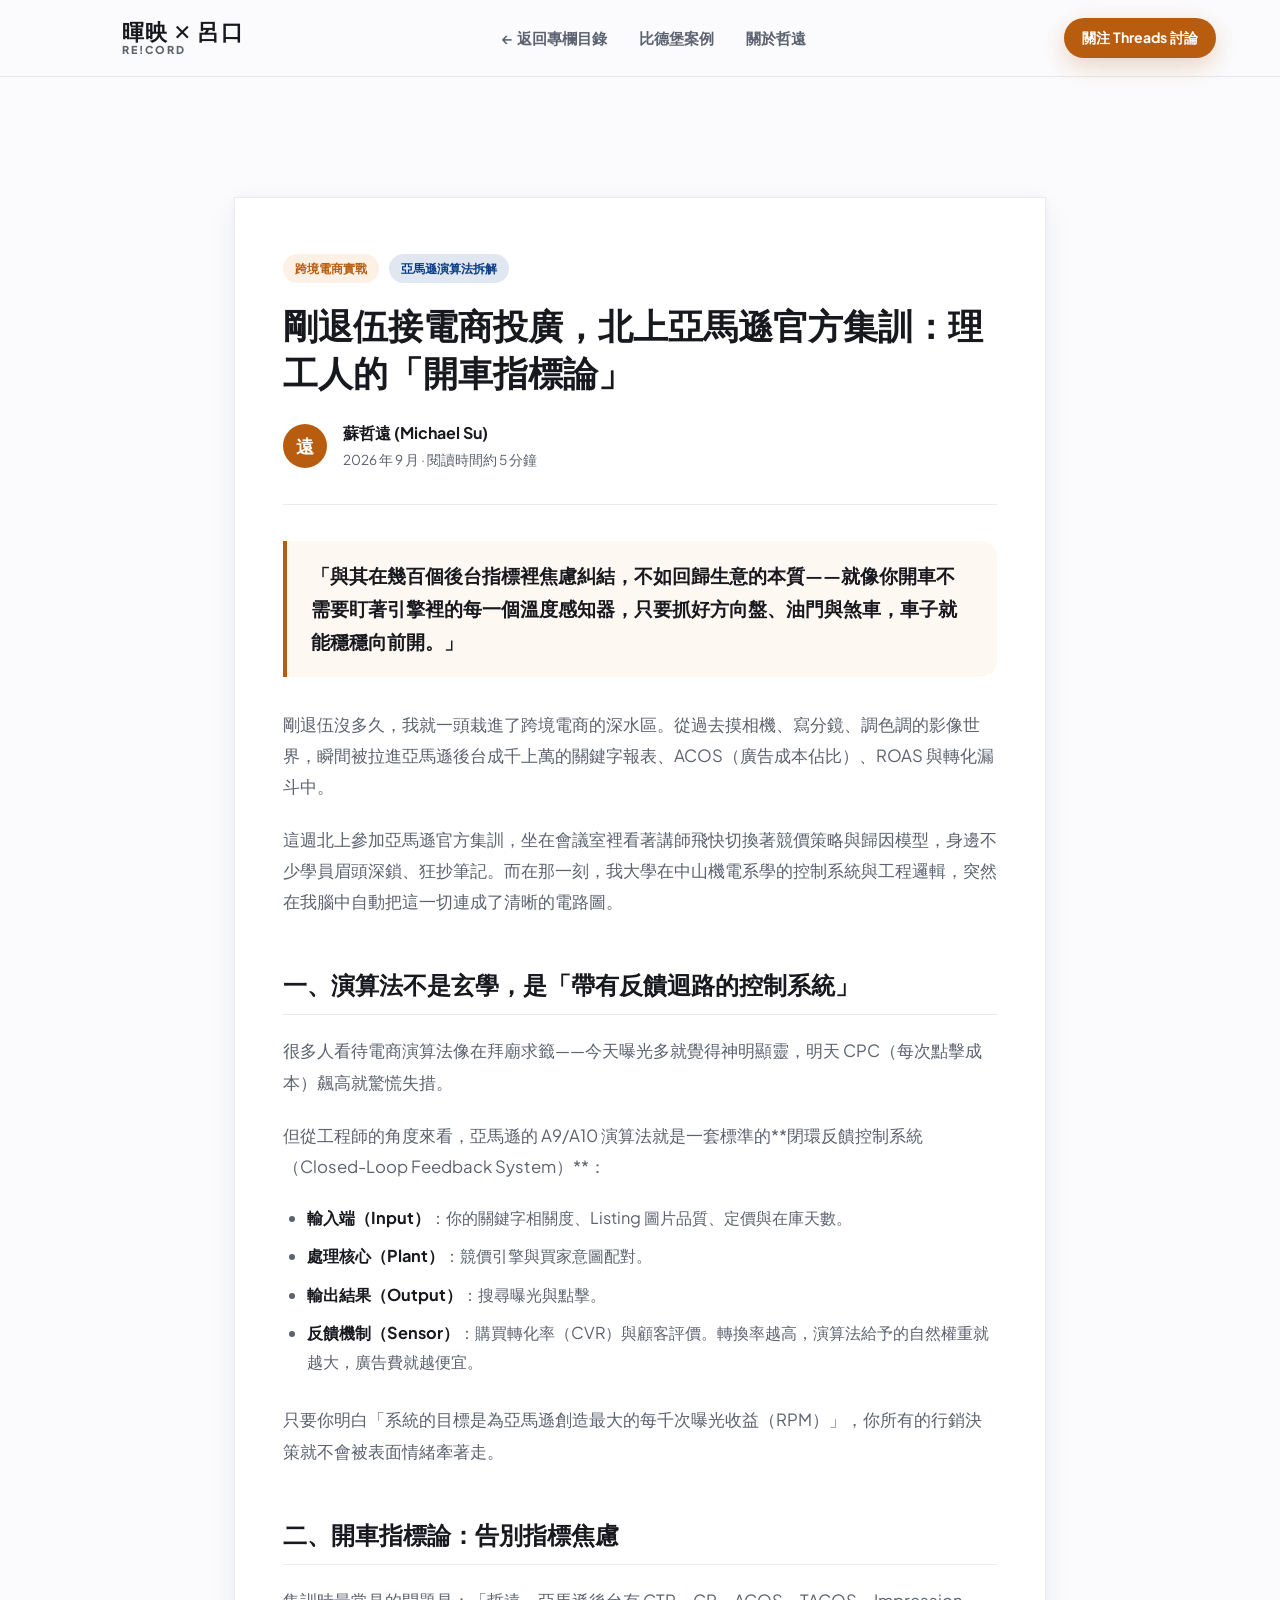
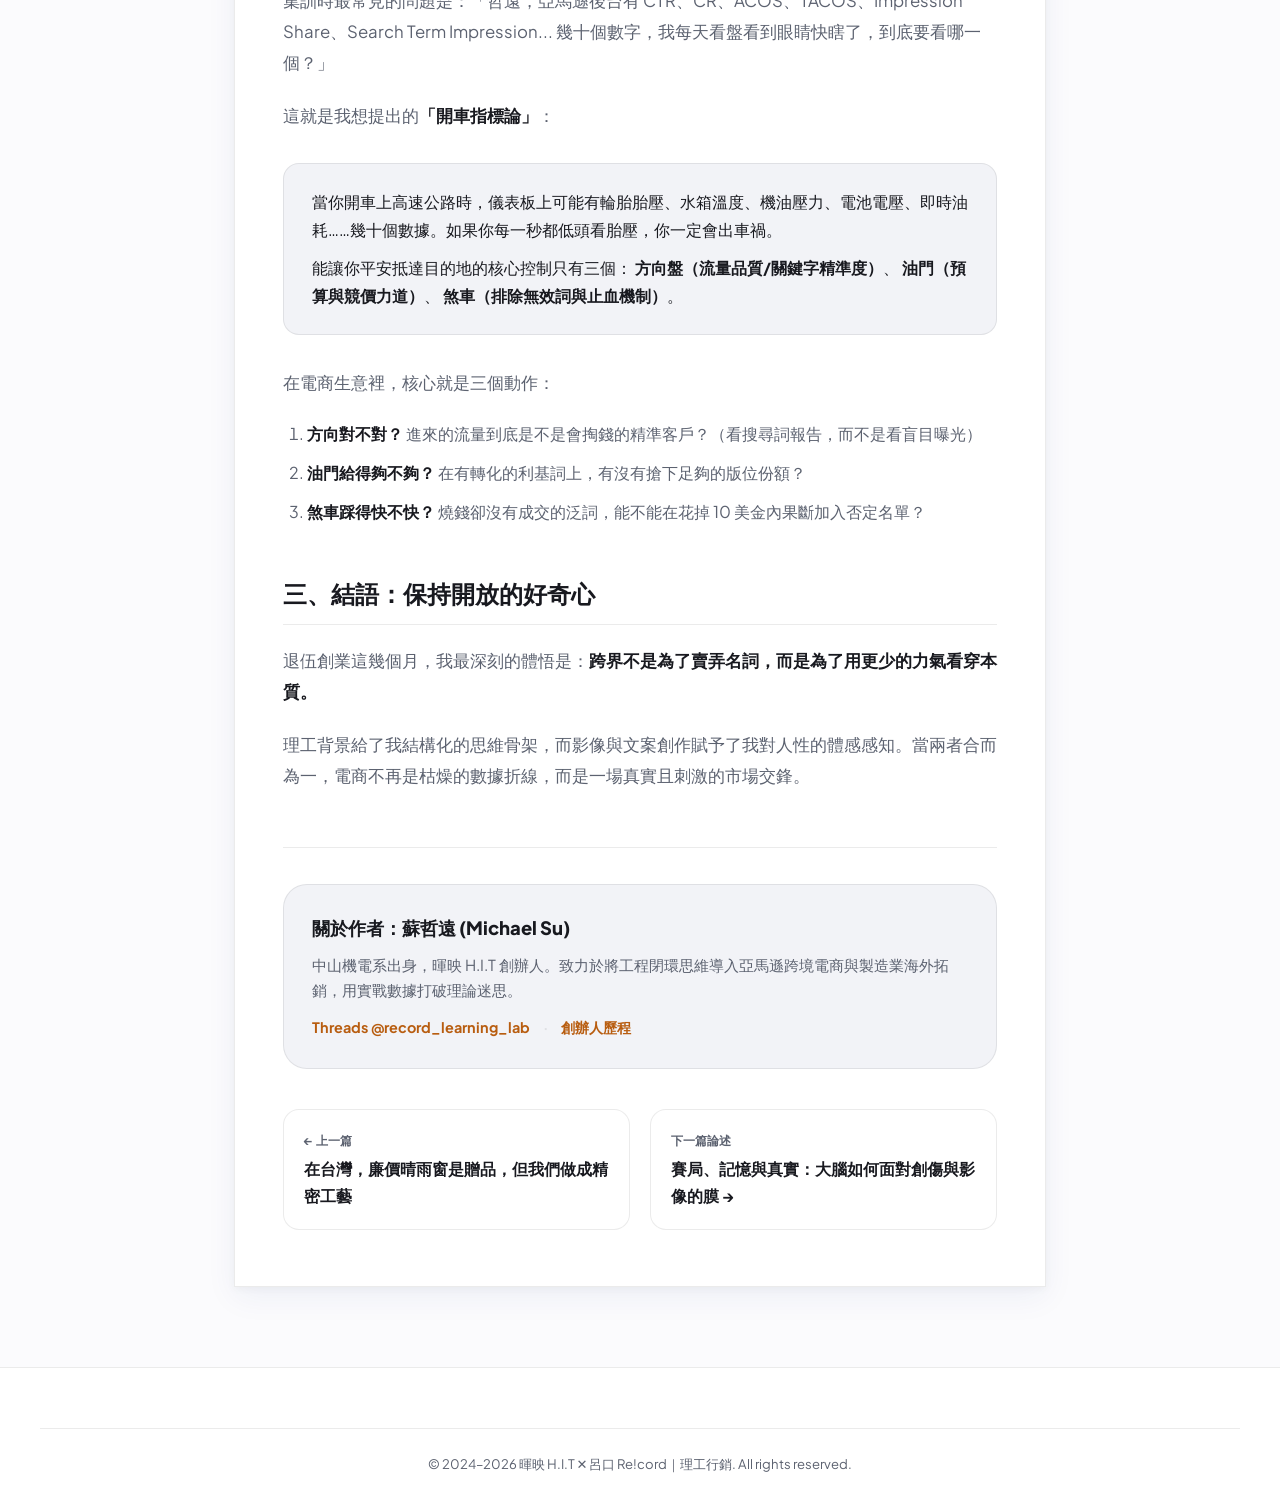
==== commit 75339f98: "perf: 移除手繪視圖簡化UI、優化原生中文字型秒級渲染並修復高對比度 (衝刺雙百)" ====
--- a/records/amazon-algorithm-log.html
+++ b/records/amazon-algorithm-log.html
@@ -1,13 +1,25 @@
 <!DOCTYPE html>
 <html lang="zh-TW" data-theme="default">
 <head>
+  <!-- Google tag (gtag.js) -->
+  <script async src="https://www.googletagmanager.com/gtag/js?id=G-DYWP7N2YR2"></script>
+  <script>
+    window.dataLayer = window.dataLayer || [];
+    function gtag(){dataLayer.push(arguments);}
+    gtag('js', new Date());
+
+    gtag('config', 'G-DYWP7N2YR2');
+  </script>
+
   <meta charset="UTF-8">
   <meta name="viewport" content="width=device-width, initial-scale=1.0">
   <title>剛退伍接電商投廣，北上亞馬遜官方集訓：理工人的「開車指標論」 ｜ 呂口 Re!cord</title>
   <meta name="description" content="剛退伍投身跨境電商投廣實戰，在台北亞馬遜集訓中的第一手反思：如何用機電工程邏輯拆解廣告演算法？為什麼抓住關鍵槓桿指標比盯著上百個數字更重要。">
   <meta name="author" content="蘇哲遠 Michael Su">
+  <link rel="canonical" href="https://michael040448-record.github.io/hueiin-return/records/amazon-algorithm-log.html">
   
   <meta property="og:type" content="article">
+  <meta property="og:url" content="https://michael040448-record.github.io/hueiin-return/records/amazon-algorithm-log.html">
   <meta property="og:title" content="剛退伍接電商投廣，北上亞馬遜官方集訓：理工人的「開車指標論」">
   <meta property="og:description" content="如何用機電工程邏輯拆解廣告演算法？為什麼抓住關鍵槓桿指標比盯著上百個數字更重要。">
   <meta property="og:site_name" content="呂口 Re!cord ✕ 暉映 H.I.T">
@@ -36,7 +48,11 @@
 
   <link rel="preconnect" href="https://fonts.googleapis.com">
   <link rel="preconnect" href="https://fonts.gstatic.com" crossorigin>
-  <link href="https://fonts.googleapis.com/css2?family=Plus+Jakarta+Sans:wght@400;600;700;800&family=Noto+Sans+TC:wght@400;500;700;900&display=swap" rel="stylesheet">
+  <link rel="preload" as="style" href="https://fonts.googleapis.com/css2?family=Plus+Jakarta+Sans:wght@600;700;800&display=swap">
+  <link rel="stylesheet" href="https://fonts.googleapis.com/css2?family=Plus+Jakarta+Sans:wght@600;700;800&display=swap" media="print" onload="this.media='all'">
+  <noscript>
+    <link rel="stylesheet" href="https://fonts.googleapis.com/css2?family=Plus+Jakarta+Sans:wght@600;700;800&display=swap">
+  </noscript>
   <link rel="stylesheet" href="../style.css">
 </head>
 <body class="article-page">
--- a/style.css
+++ b/style.css
@@ -31,18 +31,18 @@
   --text-muted: #5c6270;
   --text-inverse: #ffffff;
 
-  --accent-primary: var(--c-orange);
+  --accent-primary: #b85d10;
   --accent-secondary: var(--c-blue);
-  --accent-glow: rgba(236, 135, 38, 0.25);
+  --accent-glow: rgba(184, 93, 16, 0.25);
   --mascot-pupil: #d36f1d;
 
   --nav-bg: rgba(251, 251, 253, 0.85);
   --card-shadow: 0 10px 30px rgba(8, 59, 135, 0.06), 0 2px 8px rgba(0, 0, 0, 0.04);
-  --card-hover-shadow: 0 20px 40px rgba(236, 135, 38, 0.15), 0 8px 16px rgba(0, 0, 0, 0.06);
-
-  /* 字體系統 */
-  --font-heading: "Hiragino Kaku Gothic Std", "ヒラギノ角ゴ Std W8", "Plus Jakarta Sans", "Noto Sans TC", sans-serif;
-  --font-body: "Plus Jakarta Sans", "Noto Sans TC", -apple-system, BlinkMacSystemFont, "Segoe UI", sans-serif;
+  --card-hover-shadow: 0 20px 40px rgba(184, 93, 16, 0.15), 0 8px 16px rgba(0, 0, 0, 0.06);
+
+  /* 字體系統 (優先以高精度系統原生中文字型無縫瞬時渲染，免去外部字型阻塞) */
+  --font-heading: "Plus Jakarta Sans", system-ui, -apple-system, BlinkMacSystemFont, "Segoe UI", Roboto, "PingFang TC", "Microsoft JhengHei", sans-serif;
+  --font-body: "Plus Jakarta Sans", system-ui, -apple-system, BlinkMacSystemFont, "Segoe UI", Roboto, "PingFang TC", "Microsoft JhengHei", sans-serif;
 
   --radius-sm: 8px;
   --radius-md: 16px;
@@ -88,6 +88,8 @@
 html {
   scroll-behavior: smooth;
   font-size: 16px;
+  overflow-x: hidden;
+  width: 100%;
 }
 
 body {
@@ -336,11 +338,40 @@
 }
 
 .hero-desc {
-  font-size: 1.12rem;
-  color: var(--text-muted);
   max-width: 580px;
   margin-bottom: 36px;
+}
+
+.hero-brand-line {
+  display: flex;
+  align-items: center;
+  gap: 8px;
+  margin-bottom: 12px;
+  flex-wrap: wrap;
+}
+
+.hero-brand-name {
+  color: var(--text-main);
+  font-weight: 800;
+  font-size: 1.15rem;
+}
+
+.hero-brand-divider {
+  color: var(--border-strong);
+  font-weight: 300;
+}
+
+.hero-brand-partner {
+  color: var(--accent-primary);
+  font-weight: 700;
+  font-size: 1rem;
+}
+
+.hero-desc-text {
+  font-size: 1.1rem;
+  color: var(--text-muted);
   line-height: 1.8;
+  margin: 0;
 }
 
 .hero-cta-group {
@@ -489,56 +520,7 @@
   border-radius: var(--radius-pill);
 }
 
-.mascot-view-toggle {
-  display: inline-flex;
-  align-items: center;
-  background: var(--bg-subtle);
-  border: 1px solid var(--border-subtle);
-  border-radius: var(--radius-pill);
-  padding: 3px;
-  gap: 3px;
-}
-
-.mascot-toggle-btn,
-.view-tab {
-  appearance: none;
-  -webkit-appearance: none;
-  background: transparent;
-  border: 1px solid transparent;
-  outline: none;
-  font-family: var(--font-body);
-  font-size: 0.78rem;
-  font-weight: 700;
-  color: var(--text-muted);
-  padding: 5px 14px;
-  border-radius: var(--radius-pill);
-  cursor: pointer;
-  display: inline-flex;
-  align-items: center;
-  justify-content: center;
-  gap: 4px;
-  transition: all var(--transition-fast);
-  white-space: nowrap;
-}
-
-.mascot-toggle-btn:hover,
-.view-tab:hover {
-  color: var(--text-main);
-}
-
-.mascot-toggle-btn.active,
-.view-tab.active {
-  background: var(--accent-primary);
-  color: #ffffff;
-  border-color: var(--accent-primary);
-  box-shadow: 0 2px 8px var(--accent-glow);
-  font-weight: 800;
-}
-
-.mascot-toggle-btn:hover:not(.active) {
-  color: var(--text-main);
-}
-
+.mascot-svg-view,
 .mascot-interactive {
   position: relative;
   z-index: 1;
@@ -549,6 +531,7 @@
   user-select: none;
 }
 
+.interactive-mascot,
 .mascot-svg {
   width: 100%;
   height: 100%;
@@ -556,34 +539,8 @@
   transition: transform 0.2s cubic-bezier(0.34, 1.56, 0.64, 1);
 }
 
+.mascot-svg-view:hover .interactive-mascot,
 .mascot-interactive:hover .mascot-svg {
-  transform: scale(1.05);
-}
-
-/* 原創手繪插畫高清晰視圖 */
-.mascot-png-view {
-  position: relative;
-  z-index: 1;
-  width: 220px;
-  height: 220px;
-  margin: 0 auto 20px;
-  display: flex;
-  align-items: center;
-  justify-content: center;
-  cursor: pointer;
-  user-select: none;
-  transition: transform 0.2s cubic-bezier(0.34, 1.56, 0.64, 1);
-}
-
-.mascot-png-img {
-  width: 100%;
-  height: 100%;
-  object-fit: contain;
-  filter: drop-shadow(0 12px 24px rgba(0, 0, 0, 0.12));
-  transition: transform 0.2s cubic-bezier(0.34, 1.56, 0.64, 1);
-}
-
-.mascot-png-view:hover .mascot-png-img {
   transform: scale(1.05);
 }
 
@@ -630,7 +587,8 @@
   width: 100%;
   height: 100%;
   pointer-events: none;
-  z-index: 3;
+  z-index: 1;
+  display: none;
 }
 
 /* --------------------------------------------------------------------------
@@ -1170,7 +1128,9 @@
   box-shadow: 0 4px 10px var(--accent-glow);
 }
 
-.timeline-card h4 {
+.timeline-card h3,
+.timeline-card h4,
+.timeline-heading {
   font-size: 1.05rem;
   font-weight: 700;
   color: var(--text-main);
@@ -1981,8 +1941,9 @@
 }
 
 .btn-block {
-  display: block;
+  display: flex;
   width: 100%;
+  justify-content: center;
 }
 
 .btn-lg {
@@ -2109,7 +2070,9 @@
   gap: 60px;
 }
 
-.footer-col h4 {
+.footer-col h3,
+.footer-col h4,
+.footer-heading {
   font-family: var(--font-heading);
   font-size: 0.95rem;
   font-weight: 800;
@@ -2219,24 +2182,74 @@
 }
 
 @media (max-width: 768px) {
+  /* 全域與容器優化 */
+  .container {
+    padding: 0 20px;
+  }
+
+  .section {
+    padding: 64px 0;
+  }
+
+  .section-header {
+    margin-bottom: 36px;
+  }
+
+  .section-title {
+    font-size: clamp(1.65rem, 5.5vw, 2.1rem);
+    line-height: 1.28;
+  }
+
+  .section-desc {
+    font-size: 0.96rem;
+    line-height: 1.65;
+  }
+
+  /* 導覽列與行動版選單抽屜 */
+  .navbar {
+    position: sticky;
+    top: 0;
+    z-index: 100;
+  }
+
+  .nav-container {
+    height: 68px;
+  }
+
   .nav-menu {
     display: none;
-    position: absolute;
-    top: 76px;
+    position: fixed;
+    top: 68px;
     left: 0;
     width: 100%;
+    max-height: calc(100dvh - 68px);
+    overflow-y: auto;
     background-color: var(--nav-bg);
     backdrop-filter: blur(20px);
     -webkit-backdrop-filter: blur(20px);
     flex-direction: column;
-    padding: 24px;
-    gap: 20px;
+    padding: 24px 20px 36px;
+    gap: 18px;
     border-bottom: 1px solid var(--border-subtle);
-    box-shadow: 0 16px 32px rgba(0, 0, 0, 0.1);
+    box-shadow: 0 16px 32px rgba(0, 0, 0, 0.15);
   }
 
   .nav-menu.open {
     display: flex;
+  }
+
+  .nav-menu .nav-link {
+    padding: 12px 16px;
+    font-size: 1.05rem;
+    display: flex;
+    align-items: center;
+    min-height: 48px;
+    border-radius: var(--radius-sm);
+  }
+
+  .nav-menu .nav-link:hover,
+  .nav-menu .nav-link:active {
+    background-color: var(--bg-subtle);
   }
 
   .nav-cta-btn {
@@ -2247,6 +2260,7 @@
     display: inline-flex !important;
     width: 100%;
     margin-top: 12px;
+    justify-content: center;
   }
 
   .theme-toggle-btn .toggle-text {
@@ -2266,29 +2280,375 @@
     gap: 10px;
   }
 
+  .nav-actions .btn-sm {
+    padding: 6px 12px;
+    font-size: 0.82rem;
+  }
+
   .nav-logo {
     gap: 10px;
   }
 
   .logo-cn {
-    font-size: 1.2rem;
+    font-size: 1.15rem;
   }
 
   .brand-symbol {
-    width: 38px;
-    height: 30px;
+    width: 36px;
+    height: 28px;
   }
 
   .mobile-menu-toggle {
     display: flex;
   }
 
+  /* 漢堡按鈕平滑轉 X 動畫 */
+  .mobile-menu-toggle.open span:nth-child(1) {
+    transform: translateY(7px) rotate(45deg);
+  }
+
+  .mobile-menu-toggle.open span:nth-child(2) {
+    opacity: 0;
+  }
+
+  .mobile-menu-toggle.open span:nth-child(3) {
+    transform: translateY(-7px) rotate(-45deg);
+  }
+
+  /* HERO 主視覺區塊行動版排版 */
+  .hero-section {
+    padding: 40px 0 60px;
+  }
+
+  .hero-container {
+    gap: 36px;
+  }
+
+  .hero-badge {
+    font-size: clamp(0.66rem, 2.7vw, 0.78rem);
+    letter-spacing: 0.04em;
+    padding: 5px 12px;
+    gap: 8px;
+    max-width: 100%;
+    white-space: normal;
+    text-align: center;
+    line-height: 1.35;
+    margin-bottom: 20px;
+    box-sizing: border-box;
+  }
+
   .hero-title {
-    font-size: 2.2rem;
+    font-size: clamp(1.85rem, 6.2vw, 2.3rem);
+    line-height: 1.25;
+    margin-bottom: 20px;
+    word-break: keep-all;
+    overflow-wrap: break-word;
+  }
+
+  .hero-desc {
+    margin: 0 auto 32px;
+  }
+
+  .hero-brand-line {
+    flex-direction: column;
+    align-items: center;
+    gap: 6px;
+    margin-bottom: 16px;
+  }
+
+  .hero-brand-divider {
+    display: none;
+  }
+
+  .hero-brand-name {
+    font-size: 1.05rem;
+    color: var(--text-main);
+  }
+
+  .hero-brand-partner {
+    font-size: 0.88rem;
+    background: var(--bg-subtle);
+    border: 1px solid var(--border-subtle);
+    padding: 4px 12px;
+    border-radius: var(--radius-pill);
+    color: var(--accent-primary);
+    font-weight: 700;
+  }
+
+  .hero-desc-text {
+    font-size: 0.96rem;
+    line-height: 1.7;
+    text-align: center;
+    max-width: 480px;
+    margin: 0 auto;
+  }
+
+  .hero-cta-group {
+    flex-direction: column;
+    width: 100%;
+    gap: 12px;
+    margin-bottom: 36px;
+  }
+
+  .hero-cta-group .btn {
+    width: 100%;
+    justify-content: center;
+    padding: 13px 20px;
+    font-size: 0.98rem;
+  }
+
+  /* 行動版數據閉環面板 (卡片式整齊條列) */
+  .hero-stats {
+    display: flex;
+    flex-direction: column;
+    width: 100%;
+    gap: 0;
+    padding: 8px 16px;
+    background-color: var(--bg-surface);
+    border: 1px solid var(--border-subtle);
+    border-radius: var(--radius-lg);
+    box-shadow: var(--card-shadow);
+    box-sizing: border-box;
+  }
+
+  .hero-stats .stat-item {
+    display: flex;
+    flex-direction: row;
+    align-items: center;
+    justify-content: space-between;
+    padding: 10px 4px;
+    width: 100%;
+    box-sizing: border-box;
+  }
+
+  .hero-stats .stat-divider {
+    width: 100%;
+    height: 1px;
+    background-color: var(--border-subtle);
+    margin: 0;
+  }
+
+  .hero-stats .stat-num {
+    font-size: 1rem;
+    color: var(--accent-primary);
+    font-weight: 800;
+  }
+
+  .hero-stats .stat-label {
+    font-size: 0.82rem;
+    color: var(--text-muted);
+    text-align: right;
+  }
+
+  /* 吉祥物卡片行動化適配 */
+  .hero-mascot-wrapper {
+    width: 100%;
+    max-width: 400px;
+    margin: 0 auto;
+  }
+
+  .mascot-card {
+    padding: 24px 18px;
+    max-width: 100%;
+    border-radius: var(--radius-lg);
+    box-sizing: border-box;
+  }
+
+  .mascot-card-header {
+    gap: 8px;
+    flex-wrap: wrap;
+    justify-content: space-between;
+  }
+
+  .mascot-svg-view,
+  .mascot-interactive {
+    width: 180px;
+    height: 180px;
+    margin: 0 auto 14px;
+  }
+
+  .mascot-dialogue {
+    padding: 12px 14px;
+  }
+
+  .mascot-dialogue p {
+    font-size: 0.9rem;
+  }
+
+  /* 創辦人與理念 */
+  .about-narrative {
+    text-align: left;
+  }
+
+  .timeline-card {
+    padding: 16px;
+    gap: 14px;
+  }
+
+  .quote-card {
+    padding: 28px 20px;
+    border-left-width: 4px;
+  }
+
+  .quote-text {
+    font-size: 0.96rem;
+    line-height: 1.7;
+  }
+
+  /* 四大賦能 */
+  .service-card {
+    padding: 24px 20px;
+  }
+
+  /* 旗艦案例 (比德堡) */
+  .casestudy-banner {
+    padding: 28px 18px;
+    border-radius: var(--radius-lg);
+  }
+
+  .case-title {
+    font-size: clamp(1.35rem, 4.5vw, 1.7rem);
+    line-height: 1.35;
+  }
+
+  .case-lead {
+    font-size: 0.95rem;
+    line-height: 1.65;
+    margin-bottom: 24px;
+  }
+
+  .case-body-grid {
+    gap: 16px;
+  }
+
+  .case-card {
+    padding: 20px 18px;
+  }
+
+  .case-action-bar {
+    margin-top: 24px;
+  }
+
+  .case-action-bar .btn {
+    width: 100%;
+    justify-content: center;
+  }
+
+  /* 思考專欄輪播控制 */
+  .records-control-bar {
+    flex-direction: column;
+    align-items: stretch;
+    gap: 16px;
+    margin-top: 28px;
+  }
+
+  .records-filter-chips {
+    justify-content: center;
+    gap: 8px;
+    flex-wrap: wrap;
+  }
+
+  .filter-chip {
+    padding: 6px 14px;
+    font-size: 0.82rem;
+  }
+
+  .carousel-nav-btns {
+    justify-content: center;
+    align-self: center;
+  }
+
+  .record-card {
+    flex: 0 0 92%;
+    min-width: 260px;
+    padding: 24px 20px;
+  }
+
+  .record-title {
+    font-size: 1.15rem;
+    line-height: 1.42;
+  }
+
+  .record-snippet {
+    font-size: 0.9rem;
+    line-height: 1.65;
+  }
+
+  /* 預約洽詢表單 (單欄化適配，修正擠壓與水平溢出) */
+  .contact-wrapper {
+    width: 100%;
+  }
+
+  .contact-form {
+    padding: 28px 20px;
+    border-radius: var(--radius-lg);
+    margin-top: 24px;
+    box-sizing: border-box;
+  }
+
+  .form-grid-2col {
+    grid-template-columns: 1fr;
+    gap: 0;
+  }
+
+  .form-group {
+    margin-bottom: 18px;
+  }
+
+  .form-group input,
+  .form-group select,
+  .form-group textarea {
+    font-size: 16px; /* 防止 iOS Safari 自動放大螢幕造成破版 */
+    padding: 12px 14px;
+    width: 100%;
+    box-sizing: border-box;
+  }
+
+  #submitBtn {
+    width: 100%;
+    padding: 14px 20px;
+    font-size: 1rem;
+    box-sizing: border-box;
+  }
+
+  /* 精神宣言區塊 */
+  .manifesto-section {
+    padding: 64px 0;
   }
 
   .manifesto-quote {
-    font-size: 2.2rem;
+    font-size: clamp(1.65rem, 6.5vw, 2.3rem);
+    line-height: 1.3;
+  }
+
+  .manifesto-actions {
+    flex-direction: column;
+    width: 100%;
+    gap: 12px;
+  }
+
+  .manifesto-actions .btn {
+    width: 100%;
+    justify-content: center;
+  }
+
+  /* 頁尾 */
+  .footer-container {
+    flex-direction: column;
+    gap: 28px;
+    margin-bottom: 36px;
+  }
+
+  .footer-links {
+    display: grid;
+    grid-template-columns: 1fr 1fr;
+    gap: 24px;
+  }
+
+  .footer-bottom {
+    padding-top: 20px;
+    font-size: 0.78rem;
+    line-height: 1.6;
   }
 
   .palette-grid {
@@ -2306,9 +2666,105 @@
     justify-content: center;
   }
 
-  .footer-container {
-    flex-direction: column;
-    gap: 32px;
-  }
-}
-
+  /* 文章內頁 (records/*.html) 行動版適配 */
+  .article-container {
+    margin: 80px auto 40px;
+    padding: 0 16px;
+  }
+
+  .prose-wrapper {
+    padding: 28px 20px;
+    border-radius: var(--radius-lg);
+  }
+
+  .article-main-title {
+    font-size: clamp(1.4rem, 5vw, 1.8rem);
+    line-height: 1.35;
+  }
+}
+
+/* 針對小型手機 (< 480px，如 iPhone SE, 360-400px 寬度) 極致微調 */
+@media (max-width: 480px) {
+  .container {
+    padding: 0 16px;
+  }
+
+  .section {
+    padding: 48px 0;
+  }
+
+  .hero-section {
+    padding: 32px 0 48px;
+  }
+
+  .hero-badge {
+    font-size: 0.68rem;
+    letter-spacing: 0.03em;
+    padding: 4px 10px;
+    gap: 6px;
+  }
+
+  .hero-title {
+    font-size: 1.8rem;
+  }
+
+  .hero-brand-name {
+    font-size: 1rem;
+  }
+
+  .hero-brand-partner {
+    font-size: 0.82rem;
+    padding: 3px 10px;
+  }
+
+  .hero-desc-text {
+    font-size: 0.92rem;
+    line-height: 1.65;
+  }
+
+  .hero-stats {
+    padding: 6px 12px;
+  }
+
+  .hero-stats .stat-item {
+    padding: 8px 2px;
+  }
+
+  .hero-stats .stat-num {
+    font-size: 0.92rem;
+  }
+
+  .hero-stats .stat-label {
+    font-size: 0.78rem;
+  }
+
+  .mascot-card {
+    padding: 20px 14px;
+  }
+
+  .mascot-svg-view,
+  .mascot-interactive {
+    width: 155px;
+    height: 155px;
+  }
+
+  .record-card {
+    flex: 0 0 96%;
+    min-width: 240px;
+    padding: 20px 16px;
+  }
+
+  .casestudy-banner {
+    padding: 22px 14px;
+  }
+
+  .contact-form {
+    padding: 22px 14px;
+  }
+
+  .footer-links {
+    grid-template-columns: 1fr;
+    gap: 20px;
+  }
+}
+
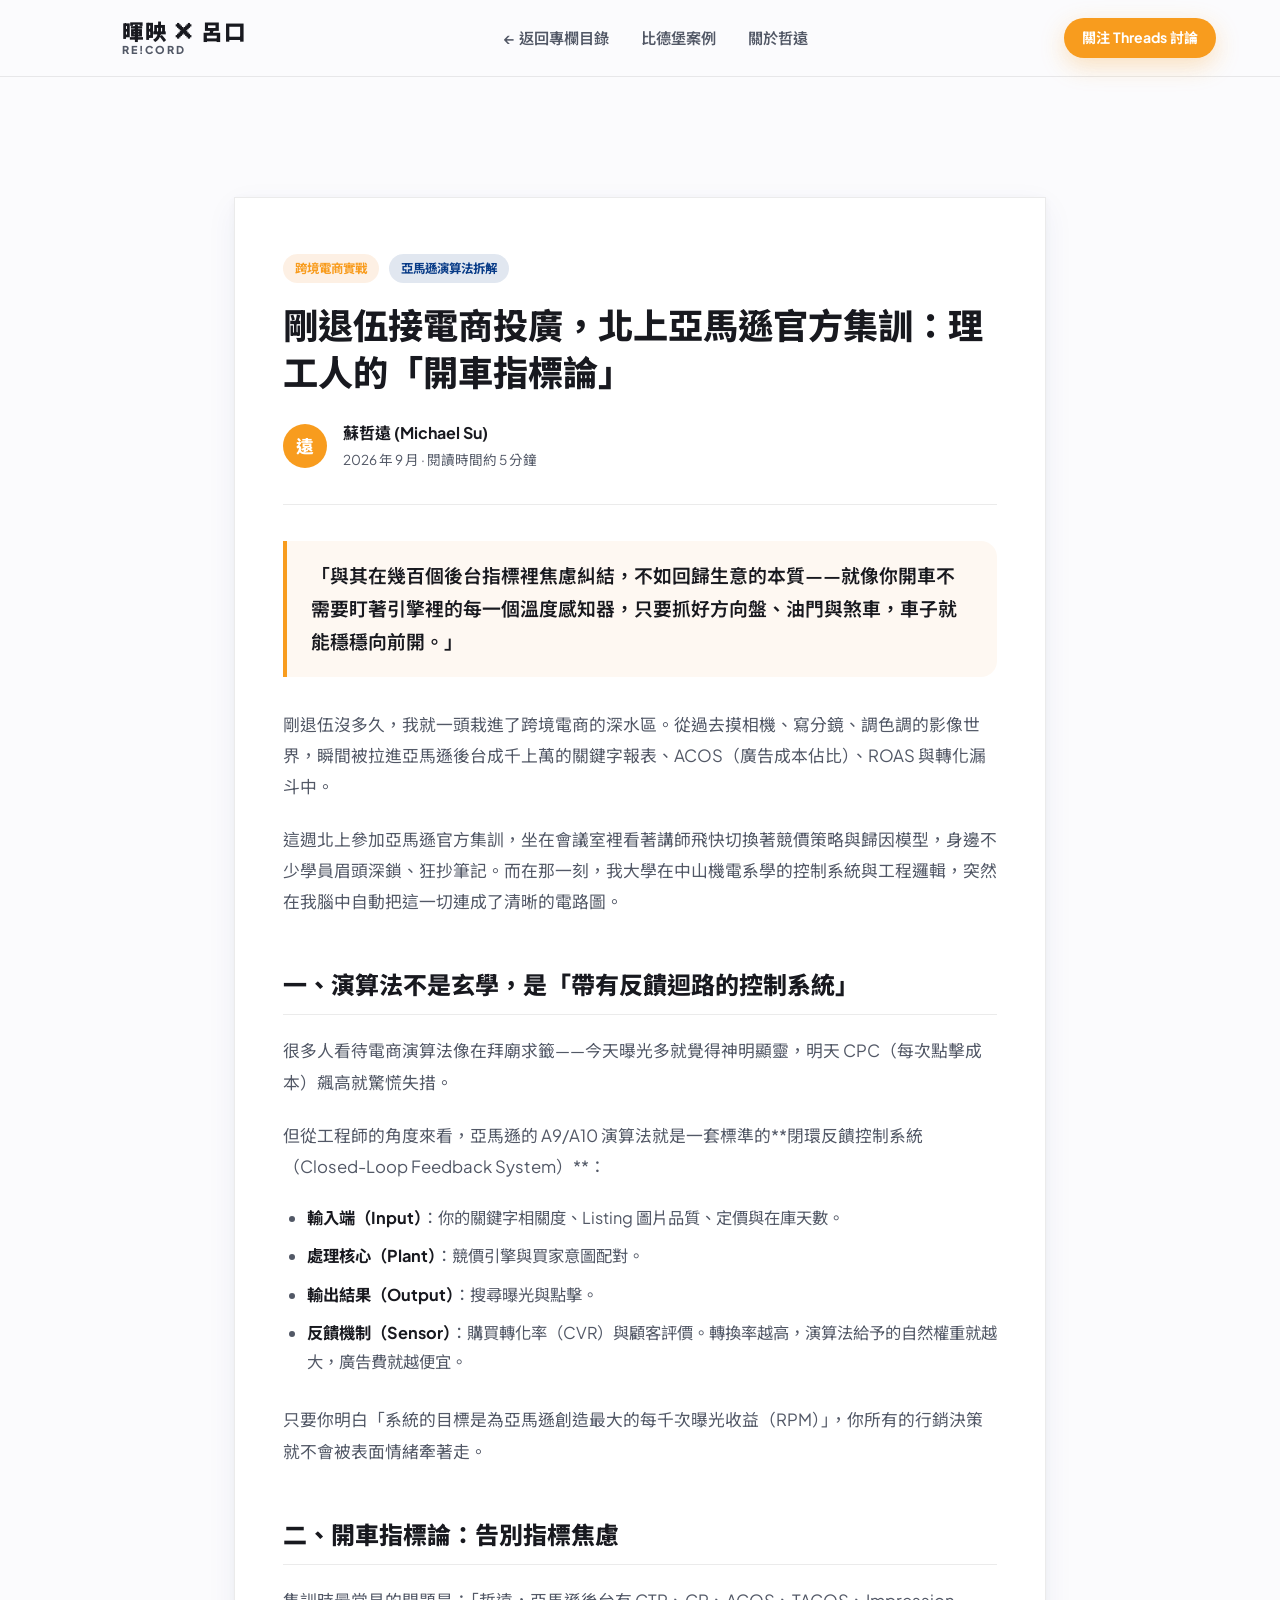
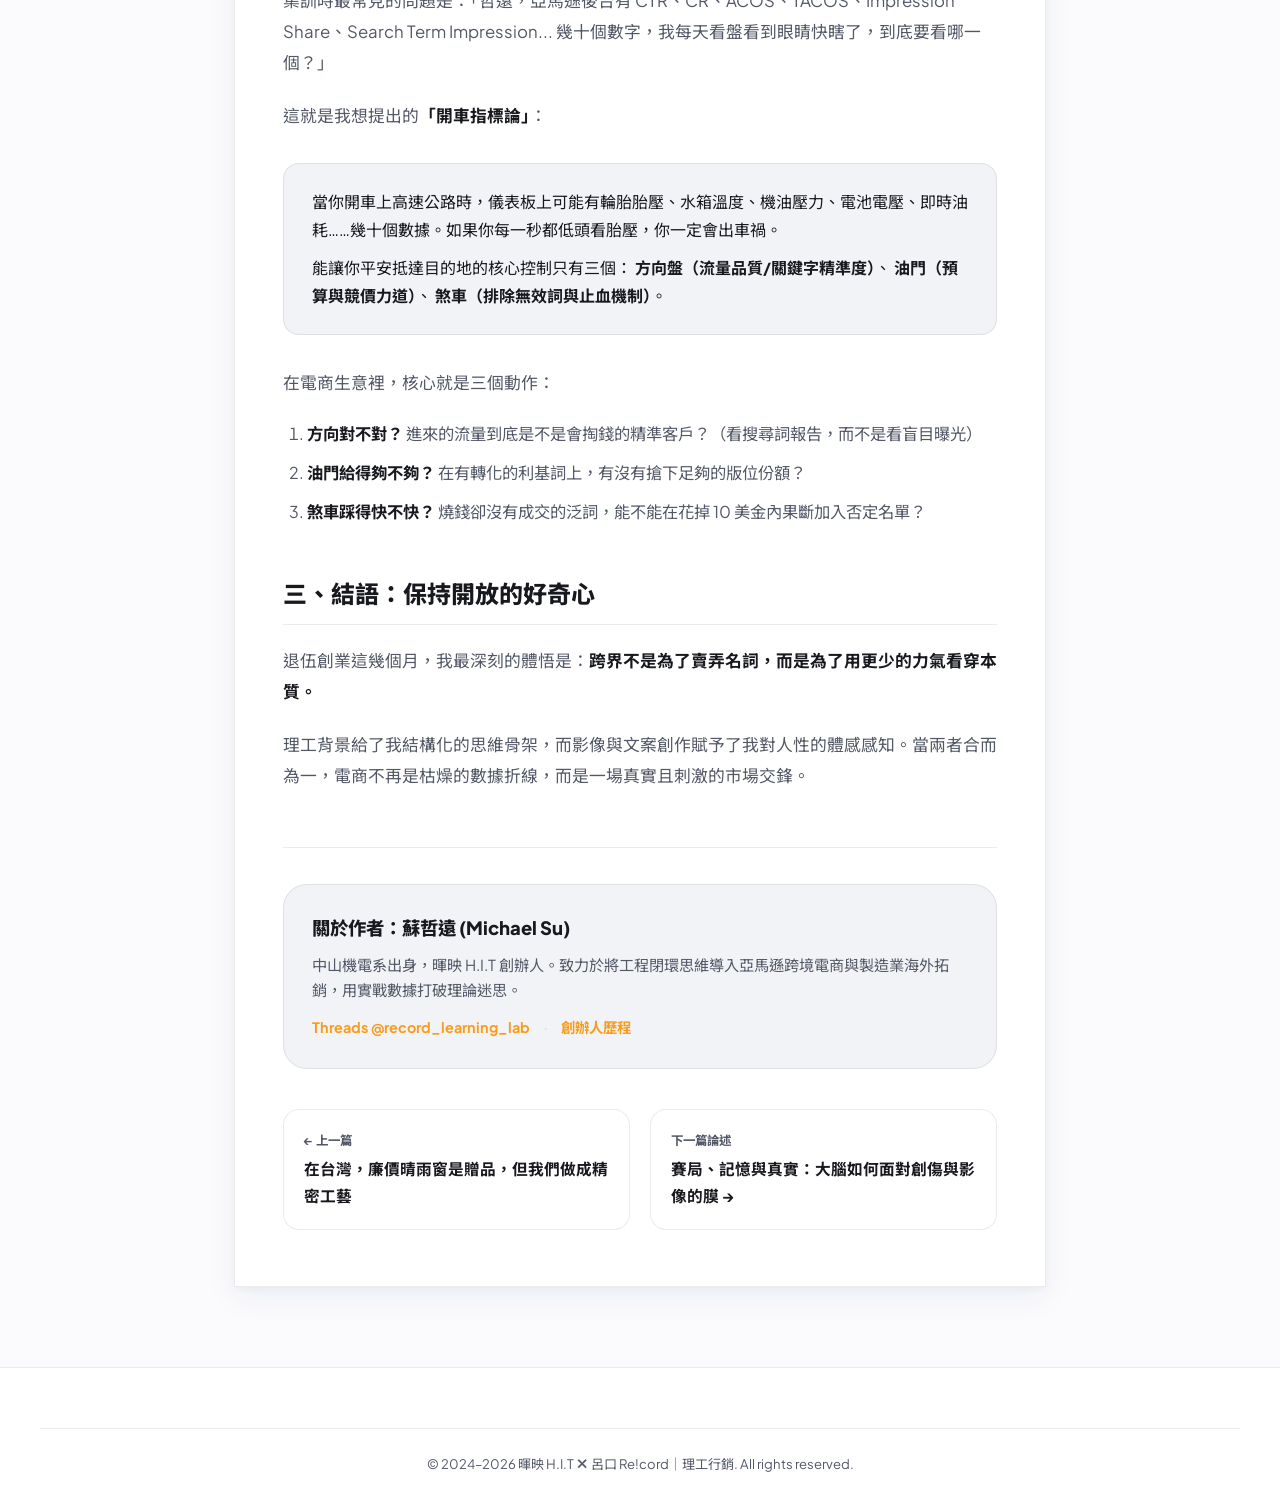
==== commit e665230a: "style: 煥新吉祥物溫暖活力偏黃橘色，回歸 Noto Sans TC 多層次字重階層與閱讀順序美感" ====
--- a/records/amazon-algorithm-log.html
+++ b/records/amazon-algorithm-log.html
@@ -48,11 +48,7 @@
 
   <link rel="preconnect" href="https://fonts.googleapis.com">
   <link rel="preconnect" href="https://fonts.gstatic.com" crossorigin>
-  <link rel="preload" as="style" href="https://fonts.googleapis.com/css2?family=Plus+Jakarta+Sans:wght@600;700;800&display=swap">
-  <link rel="stylesheet" href="https://fonts.googleapis.com/css2?family=Plus+Jakarta+Sans:wght@600;700;800&display=swap" media="print" onload="this.media='all'">
-  <noscript>
-    <link rel="stylesheet" href="https://fonts.googleapis.com/css2?family=Plus+Jakarta+Sans:wght@600;700;800&display=swap">
-  </noscript>
+  <link href="https://fonts.googleapis.com/css2?family=Noto+Sans+TC:wght@300;400;500;700;900&family=Plus+Jakarta+Sans:wght@400;500;600;700;800;900&display=swap" rel="stylesheet">
   <link rel="stylesheet" href="../style.css">
 </head>
 <body class="article-page">
--- a/style.css
+++ b/style.css
@@ -8,8 +8,10 @@
    1. 設計規範變數 (Design Tokens & Theming)
    -------------------------------------------------------------------------- */
 :root {
-  /* 品牌核心色彩 (CIS Primary Colors) */
-  --c-orange: #ec8726;
+  /* 品牌核心色彩 (CIS Primary Colors) - 偏黃橘色溫暖陽光調 */
+  --c-orange: #f89c1e; /* 活力偏黃橘色 (晨曦橘黃) */
+  --c-orange-warm: #f7941d;
+  --c-orange-deep: #d97706; /* 偏深琥珀黃橘，用於文字及高辨識度小標籤 */
   --c-blue: #083b87;
   --c-light-gray: #e5e5e5;
   --c-white: #ffffff;
@@ -28,21 +30,22 @@
   --border-strong: rgba(0, 0, 0, 0.16);
 
   --text-main: #18191f;
-  --text-muted: #5c6270;
+  --text-muted: #525866;
   --text-inverse: #ffffff;
 
-  --accent-primary: #b85d10;
+  --accent-primary: var(--c-orange);
   --accent-secondary: var(--c-blue);
-  --accent-glow: rgba(184, 93, 16, 0.25);
-  --mascot-pupil: #d36f1d;
+  --accent-glow: rgba(248, 156, 30, 0.28);
+  --mascot-color: #f89c1e; /* 靈動吉祥物本體偏黃橘色 */
+  --mascot-pupil: #d46f1d; /* 吉祥物瞳孔琥珀橘 */
 
   --nav-bg: rgba(251, 251, 253, 0.85);
   --card-shadow: 0 10px 30px rgba(8, 59, 135, 0.06), 0 2px 8px rgba(0, 0, 0, 0.04);
-  --card-hover-shadow: 0 20px 40px rgba(184, 93, 16, 0.15), 0 8px 16px rgba(0, 0, 0, 0.06);
-
-  /* 字體系統 (優先以高精度系統原生中文字型無縫瞬時渲染，免去外部字型阻塞) */
-  --font-heading: "Plus Jakarta Sans", system-ui, -apple-system, BlinkMacSystemFont, "Segoe UI", Roboto, "PingFang TC", "Microsoft JhengHei", sans-serif;
-  --font-body: "Plus Jakarta Sans", system-ui, -apple-system, BlinkMacSystemFont, "Segoe UI", Roboto, "PingFang TC", "Microsoft JhengHei", sans-serif;
+  --card-hover-shadow: 0 20px 40px rgba(248, 156, 30, 0.16), 0 8px 16px rgba(0, 0, 0, 0.06);
+
+  /* 字體系統：幾何現代英數 Plus Jakarta Sans + 繁體中文全字重階層 Noto Sans TC (300/400/500/700/900) */
+  --font-heading: "Plus Jakarta Sans", "Noto Sans TC", "PingFang TC", "Microsoft JhengHei", -apple-system, sans-serif;
+  --font-body: "Plus Jakarta Sans", "Noto Sans TC", "PingFang TC", "Microsoft JhengHei", -apple-system, BlinkMacSystemFont, "Segoe UI", Roboto, sans-serif;
 
   --radius-sm: 8px;
   --radius-md: 16px;
@@ -69,6 +72,7 @@
   --accent-primary: var(--c-purple);
   --accent-secondary: var(--c-green);
   --accent-glow: rgba(102, 0, 255, 0.35);
+  --mascot-color: var(--c-purple);
   --mascot-pupil: #4832a5;
 
   --nav-bg: rgba(21, 22, 27, 0.88);
@@ -291,13 +295,13 @@
   align-items: center;
   gap: 10px;
   padding: 6px 16px;
-  background-color: var(--bg-subtle);
-  border: 1px solid var(--border-subtle);
+  background-color: rgba(248, 156, 30, 0.08);
+  border: 1px solid rgba(248, 156, 30, 0.22);
   border-radius: var(--radius-pill);
   font-size: 0.82rem;
   font-weight: 800;
   letter-spacing: 0.1em;
-  color: var(--accent-primary);
+  color: var(--c-orange-deep, #d97706);
   margin-bottom: 24px;
 }
 
@@ -311,18 +315,49 @@
 }
 
 @keyframes pulseAnimation {
-  0% { transform: scale(0.95); box-shadow: 0 0 0 0 rgba(236, 135, 38, 0.7); }
-  70% { transform: scale(1); box-shadow: 0 0 0 10px rgba(236, 135, 38, 0); }
-  100% { transform: scale(0.95); box-shadow: 0 0 0 0 rgba(236, 135, 38, 0); }
+  0% { transform: scale(0.95); box-shadow: 0 0 0 0 rgba(248, 156, 30, 0.7); }
+  70% { transform: scale(1); box-shadow: 0 0 0 10px rgba(248, 156, 30, 0); }
+  100% { transform: scale(0.95); box-shadow: 0 0 0 0 rgba(248, 156, 30, 0); }
 }
 
 .hero-title {
   font-family: var(--font-heading);
   font-size: 3.4rem;
-  font-weight: 900;
-  line-height: 1.18;
+  line-height: 1.22;
   margin-bottom: 24px;
   letter-spacing: -0.02em;
+  color: var(--text-main);
+}
+
+/* 透過粗細對比 (Weight Hierarchy) 引導視覺閱讀順序 */
+.hero-title .title-light {
+  font-weight: 300;
+  color: var(--text-muted);
+  opacity: 0.88;
+  letter-spacing: 0.02em;
+}
+
+.hero-title .title-punct {
+  font-weight: 300;
+  color: var(--text-muted);
+  opacity: 0.45;
+}
+
+.hero-title .title-medium {
+  font-weight: 500;
+  color: var(--text-main);
+  letter-spacing: 0.01em;
+}
+
+.hero-title .title-heavy {
+  font-weight: 800;
+  color: var(--text-main);
+  letter-spacing: -0.01em;
+}
+
+.hero-title .title-black {
+  font-weight: 900;
+  letter-spacing: 0.01em;
 }
 
 .hero-title .highlight-spark {
@@ -362,16 +397,22 @@
 }
 
 .hero-brand-partner {
-  color: var(--accent-primary);
-  font-weight: 700;
+  color: var(--c-orange-deep, #d97706);
+  font-weight: 600;
   font-size: 1rem;
 }
 
 .hero-desc-text {
   font-size: 1.1rem;
   color: var(--text-muted);
-  line-height: 1.8;
+  line-height: 1.85;
   margin: 0;
+  font-weight: 400;
+}
+
+.hero-desc-text strong {
+  font-weight: 700;
+  color: var(--text-main);
 }
 
 .hero-cta-group {
@@ -513,9 +554,9 @@
   font-size: 0.75rem;
   font-weight: 800;
   letter-spacing: 0.08em;
-  color: var(--accent-primary);
-  background: var(--bg-subtle);
-  border: 1px solid var(--border-subtle);
+  color: var(--c-orange-deep, #d97706);
+  background: rgba(248, 156, 30, 0.08);
+  border: 1px solid rgba(248, 156, 30, 0.2);
   padding: 4px 10px;
   border-radius: var(--radius-pill);
 }
@@ -531,8 +572,22 @@
   user-select: none;
 }
 
+.mascot-lcp-img {
+  position: absolute;
+  top: 0;
+  left: 0;
+  width: 100%;
+  height: 100%;
+  object-fit: contain;
+  z-index: 1;
+  pointer-events: none;
+  transition: transform 0.2s cubic-bezier(0.34, 1.56, 0.64, 1);
+}
+
 .interactive-mascot,
 .mascot-svg {
+  position: relative;
+  z-index: 2;
   width: 100%;
   height: 100%;
   filter: drop-shadow(0 10px 20px rgba(0, 0, 0, 0.08));
@@ -540,17 +595,18 @@
 }
 
 .mascot-svg-view:hover .interactive-mascot,
+.mascot-svg-view:hover .mascot-lcp-img,
 .mascot-interactive:hover .mascot-svg {
   transform: scale(1.05);
 }
 
 .mascot-body-fill {
-  fill: var(--accent-primary);
+  fill: var(--mascot-color, #f89c1e);
   transition: fill var(--transition-normal);
 }
 
 .mascot-pupil {
-  fill: var(--mascot-pupil, #d36f1d);
+  fill: var(--mascot-pupil, #d46f1d);
   transition: fill var(--transition-normal);
 }
 
@@ -567,7 +623,7 @@
   display: inline-block;
   font-size: 0.72rem;
   font-weight: 800;
-  color: var(--accent-primary);
+  color: var(--c-orange-deep, #d97706);
   letter-spacing: 0.05em;
   margin-bottom: 4px;
 }
@@ -1301,17 +1357,17 @@
 }
 
 .badge-warning {
-  background: rgba(236, 135, 38, 0.15);
-  color: #d36f1d;
+  background: rgba(236, 135, 38, 0.16);
+  color: #92400e;
 }
 
 .badge-success {
-  background: rgba(34, 197, 94, 0.15);
-  color: #16a34a;
+  background: rgba(34, 197, 94, 0.16);
+  color: #15803d;
 }
 
 .badge-accent {
-  background: rgba(8, 59, 135, 0.15);
+  background: rgba(8, 59, 135, 0.16);
   color: #083b87;
 }
 
@@ -1475,6 +1531,7 @@
 }
 
 .carousel-dot {
+  position: relative;
   width: 8px;
   height: 8px;
   border-radius: var(--radius-pill);
@@ -1483,6 +1540,16 @@
   padding: 0;
   cursor: pointer;
   transition: all 0.3s ease;
+}
+
+.carousel-dot::after {
+  content: '';
+  position: absolute;
+  top: 50%;
+  left: 50%;
+  width: 44px;
+  height: 44px;
+  transform: translate(-50%, -50%);
 }
 
 .carousel-dot.active {
@@ -2317,43 +2384,43 @@
 
   /* HERO 主視覺區塊行動版排版 */
   .hero-section {
-    padding: 40px 0 60px;
+    padding: 24px 0 44px;
   }
 
   .hero-container {
-    gap: 36px;
+    gap: 24px;
   }
 
   .hero-badge {
     font-size: clamp(0.66rem, 2.7vw, 0.78rem);
     letter-spacing: 0.04em;
-    padding: 5px 12px;
+    padding: 4px 12px;
     gap: 8px;
     max-width: 100%;
     white-space: normal;
     text-align: center;
     line-height: 1.35;
-    margin-bottom: 20px;
+    margin-bottom: 12px;
     box-sizing: border-box;
   }
 
   .hero-title {
-    font-size: clamp(1.85rem, 6.2vw, 2.3rem);
-    line-height: 1.25;
-    margin-bottom: 20px;
+    font-size: clamp(1.8rem, 6vw, 2.2rem);
+    line-height: 1.22;
+    margin-bottom: 14px;
     word-break: keep-all;
     overflow-wrap: break-word;
   }
 
   .hero-desc {
-    margin: 0 auto 32px;
+    margin: 0 auto 20px;
   }
 
   .hero-brand-line {
     flex-direction: column;
     align-items: center;
-    gap: 6px;
-    margin-bottom: 16px;
+    gap: 4px;
+    margin-bottom: 12px;
   }
 
   .hero-brand-divider {
@@ -2376,8 +2443,8 @@
   }
 
   .hero-desc-text {
-    font-size: 0.96rem;
-    line-height: 1.7;
+    font-size: 0.94rem;
+    line-height: 1.65;
     text-align: center;
     max-width: 480px;
     margin: 0 auto;
@@ -2386,15 +2453,15 @@
   .hero-cta-group {
     flex-direction: column;
     width: 100%;
-    gap: 12px;
-    margin-bottom: 36px;
+    gap: 10px;
+    margin-bottom: 24px;
   }
 
   .hero-cta-group .btn {
     width: 100%;
     justify-content: center;
-    padding: 13px 20px;
-    font-size: 0.98rem;
+    padding: 12px 18px;
+    font-size: 0.96rem;
   }
 
   /* 行動版數據閉環面板 (卡片式整齊條列) */
@@ -2403,7 +2470,7 @@
     flex-direction: column;
     width: 100%;
     gap: 0;
-    padding: 8px 16px;
+    padding: 6px 14px;
     background-color: var(--bg-surface);
     border: 1px solid var(--border-subtle);
     border-radius: var(--radius-lg);
@@ -2416,7 +2483,7 @@
     flex-direction: row;
     align-items: center;
     justify-content: space-between;
-    padding: 10px 4px;
+    padding: 7px 4px;
     width: 100%;
     box-sizing: border-box;
   }
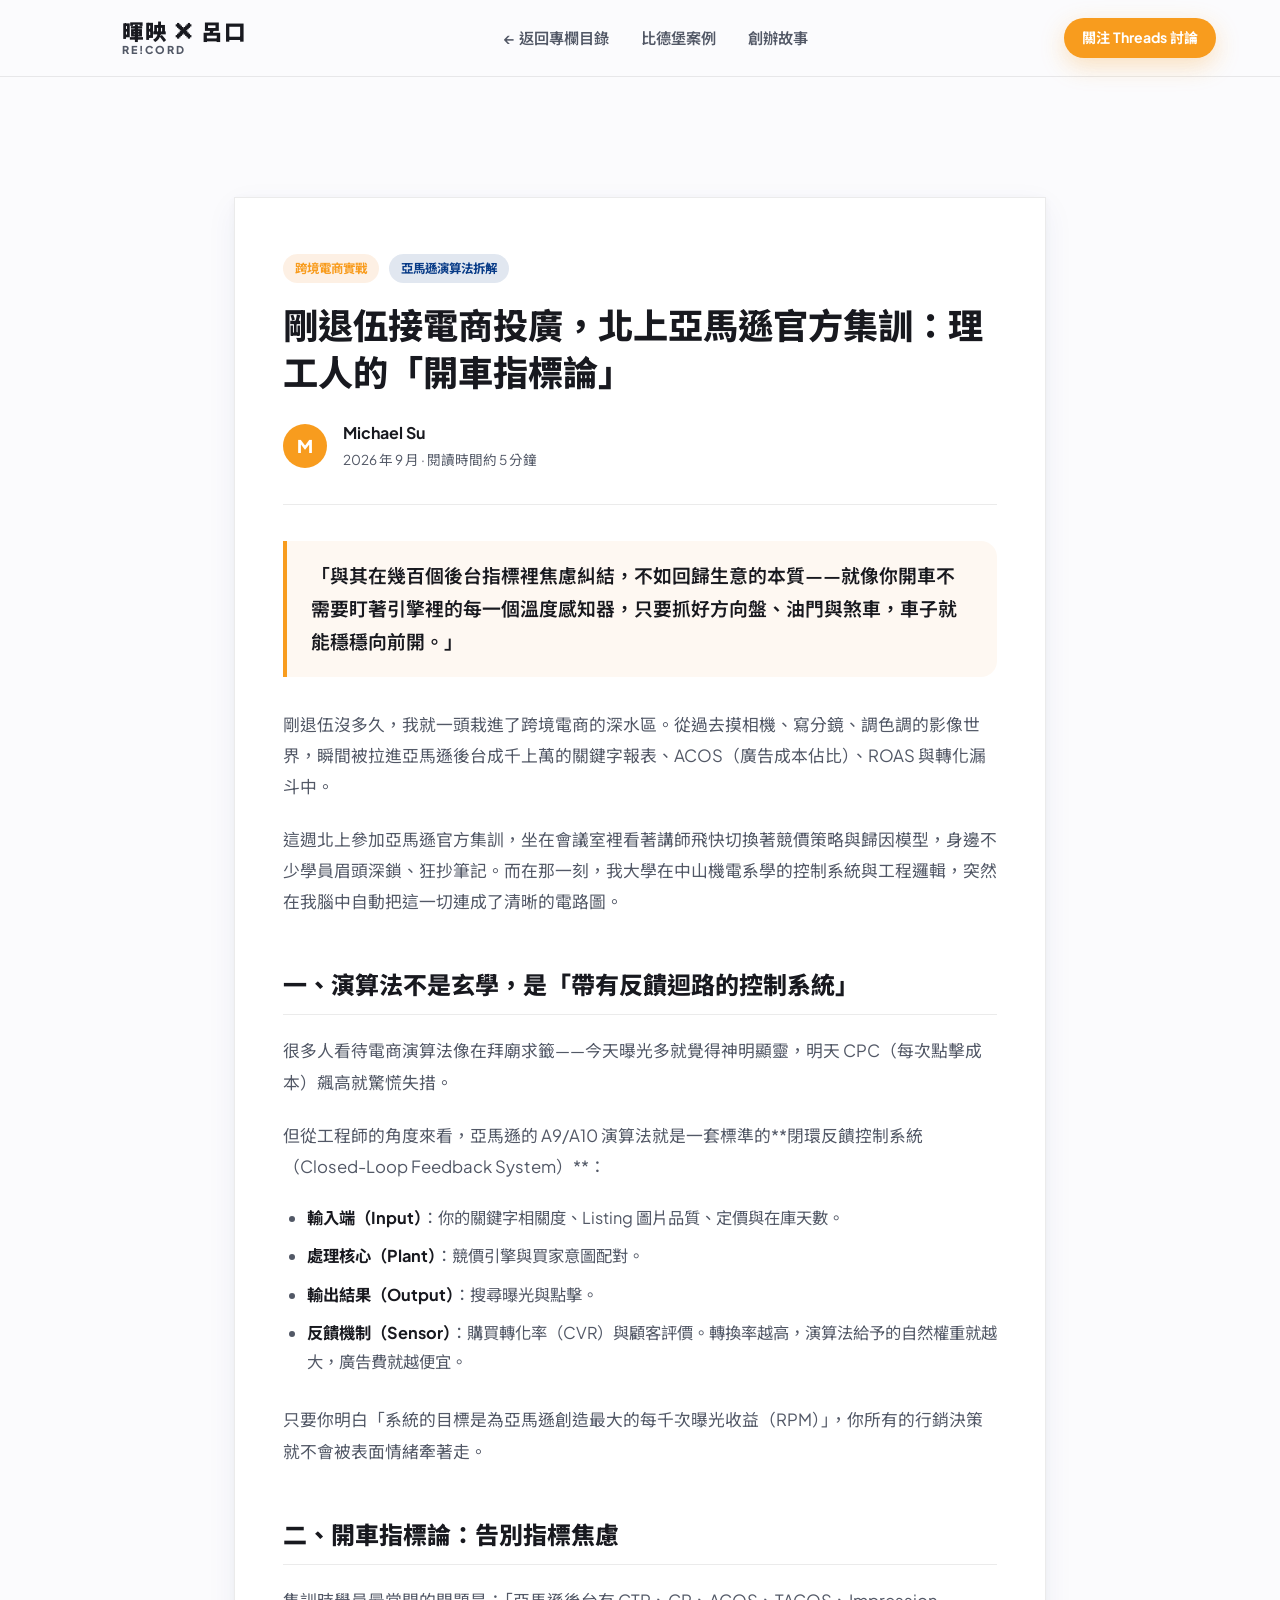
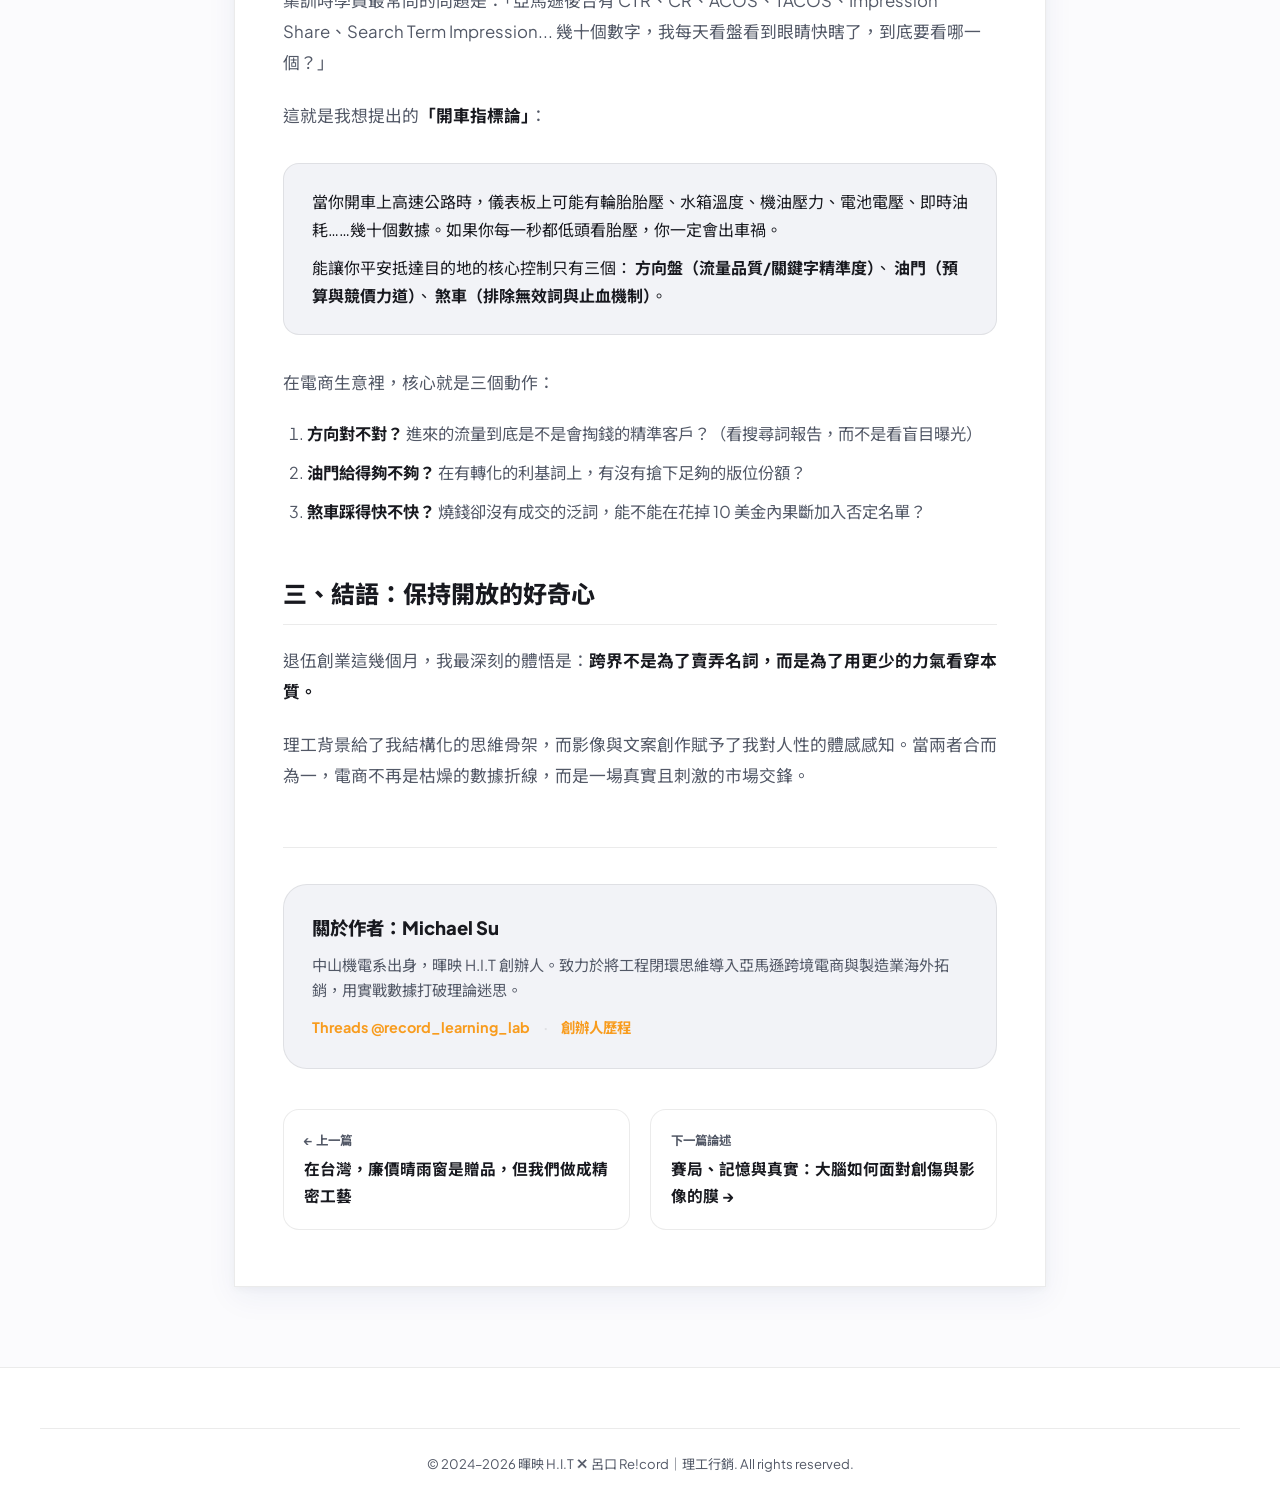
==== commit 1321341e: "copy: 全面移除全站「哲遠」字樣，統一收斂為客觀品牌與 Michael Su 署名" ====
--- a/records/amazon-algorithm-log.html
+++ b/records/amazon-algorithm-log.html
@@ -15,7 +15,7 @@
   <meta name="viewport" content="width=device-width, initial-scale=1.0">
   <title>剛退伍接電商投廣，北上亞馬遜官方集訓：理工人的「開車指標論」 ｜ 呂口 Re!cord</title>
   <meta name="description" content="剛退伍投身跨境電商投廣實戰，在台北亞馬遜集訓中的第一手反思：如何用機電工程邏輯拆解廣告演算法？為什麼抓住關鍵槓桿指標比盯著上百個數字更重要。">
-  <meta name="author" content="蘇哲遠 Michael Su">
+  <meta name="author" content="Michael Su">
   <link rel="canonical" href="https://michael040448-record.github.io/hueiin-return/records/amazon-algorithm-log.html">
   
   <meta property="og:type" content="article">
@@ -24,7 +24,7 @@
   <meta property="og:description" content="如何用機電工程邏輯拆解廣告演算法？為什麼抓住關鍵槓桿指標比盯著上百個數字更重要。">
   <meta property="og:site_name" content="呂口 Re!cord ✕ 暉映 H.I.T">
   <meta property="article:published_time" content="2026-09-22">
-  <meta property="article:author" content="蘇哲遠 Michael Su">
+  <meta property="article:author" content="Michael Su">
   
   <script type="application/ld+json">
   {
@@ -34,7 +34,7 @@
     "description": "剛退伍投身跨境電商投廣實戰，在台北亞馬遜集訓中的第一手反思：如何用機電工程邏輯拆解廣告演算法？為什麼抓住關鍵槓桿指標比盯著上百個數字更重要。",
     "author": {
       "@type": "Person",
-      "name": "蘇哲遠 (Michael Su)",
+      "name": "Michael Su",
       "jobTitle": "暉映 H.I.T 負責人 / 理工行銷顧問"
     },
     "publisher": {
@@ -49,7 +49,7 @@
   <link rel="preconnect" href="https://fonts.googleapis.com">
   <link rel="preconnect" href="https://fonts.gstatic.com" crossorigin>
   <link href="https://fonts.googleapis.com/css2?family=Noto+Sans+TC:wght@300;400;500;700;900&family=Plus+Jakarta+Sans:wght@400;500;600;700;800;900&display=swap" rel="stylesheet">
-  <link rel="stylesheet" href="../style.css">
+  <link rel="stylesheet" href="../style.css?v=20260929_03">
 </head>
 <body class="article-page">
 
@@ -68,7 +68,7 @@
       <nav class="nav-menu">
         <a href="../index.html#records" class="nav-link active">← 返回專欄目錄</a>
         <a href="../index.html#casestudy" class="nav-link">比德堡案例</a>
-        <a href="../index.html#about" class="nav-link">關於哲遠</a>
+        <a href="../index.html#about" class="nav-link">創辦故事</a>
       </nav>
 
       <div class="nav-actions">
@@ -90,9 +90,9 @@
           剛退伍接電商投廣，北上亞馬遜官方集訓：理工人的「開車指標論」
         </h1>
         <div class="author-bar">
-          <div class="author-avatar">遠</div>
+          <div class="author-avatar">M</div>
           <div class="author-info">
-            <span class="author-name">蘇哲遠 (Michael Su)</span>
+            <span class="author-name">Michael Su</span>
             <span class="post-date">2026 年 9 月 · 閱讀時間約 5 分鐘</span>
           </div>
         </div>
@@ -129,7 +129,7 @@
 
         <h2>二、開車指標論：告別指標焦慮</h2>
         <p>
-          集訓時最常見的問題是：「哲遠，亞馬遜後台有 CTR、CR、ACOS、TACOS、Impression Share、Search Term Impression... 幾十個數字，我每天看盤看到眼睛快瞎了，到底要看哪一個？」
+          集訓時學員最常問的問題是：「亞馬遜後台有 CTR、CR、ACOS、TACOS、Impression Share、Search Term Impression... 幾十個數字，我每天看盤看到眼睛快瞎了，到底要看哪一個？」
         </p>
         <p>
           這就是我想提出的<strong>「開車指標論」</strong>：
@@ -166,7 +166,7 @@
       <footer class="article-footer-card">
         <div class="footer-card-inner">
           <div class="card-author-bio">
-            <h3>關於作者：蘇哲遠 (Michael Su)</h3>
+            <h3>關於作者：Michael Su</h3>
             <p>
               中山機電系出身，暉映 H.I.T 創辦人。致力於將工程閉環思維導入亞馬遜跨境電商與製造業海外拓銷，用實戰數據打破理論迷思。
             </p>
--- a/style.css
+++ b/style.css
@@ -295,29 +295,30 @@
   align-items: center;
   gap: 10px;
   padding: 6px 16px;
-  background-color: rgba(248, 156, 30, 0.08);
-  border: 1px solid rgba(248, 156, 30, 0.22);
+  background-color: var(--bg-surface, #ffffff);
+  border: 1.5px solid rgba(24, 25, 31, 0.15);
   border-radius: var(--radius-pill);
   font-size: 0.82rem;
   font-weight: 800;
-  letter-spacing: 0.1em;
-  color: var(--c-orange-deep, #d97706);
+  letter-spacing: 0.08em;
+  color: var(--text-muted, #525866);
   margin-bottom: 24px;
+  box-shadow: 2px 2px 0px rgba(24, 25, 31, 0.06);
 }
 
 .pulse-dot {
   width: 8px;
   height: 8px;
   border-radius: 50%;
-  background-color: var(--accent-primary);
-  box-shadow: 0 0 0 0 var(--accent-primary);
+  background-color: #083b87;
+  box-shadow: 0 0 0 0 rgba(8, 59, 135, 0.7);
   animation: pulseAnimation 2s infinite;
 }
 
 @keyframes pulseAnimation {
-  0% { transform: scale(0.95); box-shadow: 0 0 0 0 rgba(248, 156, 30, 0.7); }
-  70% { transform: scale(1); box-shadow: 0 0 0 10px rgba(248, 156, 30, 0); }
-  100% { transform: scale(0.95); box-shadow: 0 0 0 0 rgba(248, 156, 30, 0); }
+  0% { transform: scale(0.95); box-shadow: 0 0 0 0 rgba(8, 59, 135, 0.7); }
+  70% { transform: scale(1); box-shadow: 0 0 0 8px rgba(8, 59, 135, 0); }
+  100% { transform: scale(0.95); box-shadow: 0 0 0 0 rgba(8, 59, 135, 0); }
 }
 
 .hero-title {
@@ -397,9 +398,13 @@
 }
 
 .hero-brand-partner {
-  color: var(--c-orange-deep, #d97706);
+  color: #525866;
   font-weight: 600;
-  font-size: 1rem;
+  font-size: 0.92rem;
+  background: rgba(24, 25, 31, 0.05);
+  border: 1px solid rgba(24, 25, 31, 0.12);
+  padding: 2px 10px;
+  border-radius: var(--radius-pill);
 }
 
 .hero-desc-text {
@@ -420,6 +425,19 @@
   align-items: center;
   gap: 16px;
   margin-bottom: 48px;
+}
+
+.hero-cta-group .btn-primary {
+  background-color: #083b87;
+  color: #ffffff;
+  box-shadow: 0 4px 14px rgba(8, 59, 135, 0.25);
+  border: 1px solid rgba(8, 59, 135, 0.4);
+}
+
+.hero-cta-group .btn-primary:hover {
+  background-color: #062b63;
+  box-shadow: 0 8px 20px rgba(8, 59, 135, 0.35);
+  transform: translateY(-2px);
 }
 
 .btn {
@@ -554,9 +572,9 @@
   font-size: 0.75rem;
   font-weight: 800;
   letter-spacing: 0.08em;
-  color: var(--c-orange-deep, #d97706);
-  background: rgba(248, 156, 30, 0.08);
-  border: 1px solid rgba(248, 156, 30, 0.2);
+  color: var(--text-muted, #525866);
+  background: var(--bg-subtle, #f4f3ed);
+  border: 1px solid rgba(24, 25, 31, 0.14);
   padding: 4px 10px;
   border-radius: var(--radius-pill);
 }
@@ -623,7 +641,7 @@
   display: inline-block;
   font-size: 0.72rem;
   font-weight: 800;
-  color: var(--c-orange-deep, #d97706);
+  color: var(--text-main, #18191f);
   letter-spacing: 0.05em;
   margin-bottom: 4px;
 }
@@ -1684,10 +1702,19 @@
   color: var(--text-muted);
 }
 
-/* 導覽列 CTA 按鈕 */
 .nav-cta-btn {
   padding: 8px 18px;
   font-size: 0.85rem;
+  background-color: #083b87 !important;
+  color: #ffffff !important;
+  border: 1.5px solid #18191f !important;
+  box-shadow: 2px 2px 0px #18191f !important;
+}
+
+.nav-cta-btn:hover {
+  background-color: #062b63 !important;
+  transform: translateY(-1px) !important;
+  box-shadow: 3px 3px 0px #18191f !important;
 }
 
 /* --------------------------------------------------------------------------
@@ -2497,7 +2524,7 @@
 
   .hero-stats .stat-num {
     font-size: 1rem;
-    color: var(--accent-primary);
+    color: var(--text-main);
     font-weight: 800;
   }
 
@@ -2835,3 +2862,474 @@
   }
 }
 
+/* ==========================================================================
+   8. 思考檔案庫 (The Archive) ✕ 新粗獷資料夾 ✕ 雙軌 CTA 樣式
+   ========================================================================== */
+
+.archive-wrapper {
+  max-width: 900px;
+  margin: 0 auto;
+  background: #faf9f5;
+  border: 2.5px solid #18191f;
+  border-radius: 24px;
+  padding: 28px 24px;
+  box-shadow: 6px 6px 0px #18191f;
+  background-size: 24px 24px;
+  background-image: 
+    linear-gradient(to right, rgba(24, 25, 31, 0.05) 1px, transparent 1px),
+    linear-gradient(to bottom, rgba(24, 25, 31, 0.05) 1px, transparent 1px);
+}
+
+.archive-top-header {
+  display: flex;
+  align-items: center;
+  justify-content: space-between;
+  border-bottom: 2px solid rgba(24, 25, 31, 0.12);
+  padding-bottom: 16px;
+  margin-bottom: 24px;
+}
+
+.archive-brand-badge {
+  width: 44px;
+  height: 44px;
+  border-radius: 12px;
+  background: #f89c1e;
+  border: 2px solid #18191f;
+  box-shadow: 2px 2px 0px #18191f;
+  display: flex;
+  align-items: center;
+  justify-content: center;
+  font-weight: 900;
+  color: #fff;
+  font-size: 1.15rem;
+}
+
+.archive-title-group h3 {
+  font-size: 1.25rem;
+  font-weight: 900;
+  color: #18191f;
+  display: flex;
+  align-items: center;
+  gap: 8px;
+  margin: 0;
+}
+
+.archive-title-group p {
+  font-size: 0.85rem;
+  color: #525866;
+  margin: 4px 0 0 0;
+}
+
+/* 4 大標籤耳朵 (Folder Tabs) */
+.archive-tabs-grid {
+  display: grid;
+  grid-template-columns: repeat(4, 1fr);
+  gap: 8px;
+  position: relative;
+  z-index: 10;
+  margin-bottom: -2.5px;
+}
+
+.tab-ear-btn {
+  border: 2.5px solid #18191f;
+  border-bottom: none;
+  border-radius: 14px 14px 0 0;
+  background: #ffffff;
+  padding: 12px 14px;
+  text-align: left;
+  cursor: pointer;
+  transition: all 0.15s ease;
+  user-select: none;
+  opacity: 0.82;
+}
+
+.tab-ear-btn:hover {
+  opacity: 1;
+}
+
+.tab-ear-btn.active {
+  opacity: 1;
+  box-shadow: 4px -3px 0px #18191f;
+  z-index: 20;
+}
+
+.tab-top-meta {
+  display: flex;
+  justify-content: space-between;
+  align-items: center;
+  font-size: 0.72rem;
+  font-weight: 800;
+  margin-bottom: 4px;
+}
+
+.tab-count-pill {
+  background: rgba(0, 0, 0, 0.08);
+  padding: 2px 6px;
+  border-radius: 4px;
+  font-size: 0.68rem;
+}
+
+.tab-title-text {
+  font-size: 0.92rem;
+  font-weight: 900;
+  white-space: nowrap;
+  overflow: hidden;
+  text-overflow: ellipsis;
+}
+
+.tab-desc-text {
+  font-size: 0.72rem;
+  opacity: 0.8;
+  white-space: nowrap;
+  overflow: hidden;
+  text-overflow: ellipsis;
+  margin-top: 2px;
+}
+
+/* 檔案夾本體 (Folder Body) */
+.archive-body-container {
+  background: #ffffff;
+  border: 2.5px solid #18191f;
+  border-radius: 0 20px 20px 20px;
+  padding: 24px;
+  box-shadow: 5px 5px 0px #18191f;
+  position: relative;
+  z-index: 5;
+}
+
+.archive-path-bar {
+  display: flex;
+  align-items: center;
+  justify-content: space-between;
+  padding-bottom: 14px;
+  margin-bottom: 18px;
+  border-bottom: 1px solid rgba(24, 25, 31, 0.1);
+  font-size: 0.78rem;
+}
+
+.archive-path-label {
+  font-weight: 800;
+  color: #525866;
+  font-family: monospace;
+}
+
+.archive-items-list {
+  display: flex;
+  flex-direction: column;
+  gap: 14px;
+}
+
+.archive-card {
+  display: block;
+  text-decoration: none;
+  background: #faf9f5;
+  border: 2px solid #18191f;
+  border-radius: 14px;
+  padding: 16px 18px;
+  box-shadow: 3px 3px 0px #18191f;
+  transition: all 0.15s ease;
+  color: inherit;
+}
+
+.archive-card:hover {
+  background: #ffffff;
+  transform: translate(-1px, -1px);
+  box-shadow: 4px 4px 0px #18191f;
+}
+
+.archive-card:active {
+  transform: translate(2px, 2px);
+  box-shadow: 1px 1px 0px #18191f;
+}
+
+.archive-card-meta {
+  display: flex;
+  align-items: center;
+  justify-content: space-between;
+  gap: 8px;
+  margin-bottom: 8px;
+}
+
+.archive-card-tag {
+  font-size: 0.75rem;
+  font-weight: 800;
+  padding: 2px 8px;
+  border-radius: 20px;
+  border: 1px solid rgba(24, 25, 31, 0.2);
+  background: #fff;
+}
+
+.archive-card-time {
+  font-size: 0.75rem;
+  color: #525866;
+  font-family: monospace;
+}
+
+.archive-card-title {
+  font-size: 1.05rem;
+  font-weight: 900;
+  line-height: 1.45;
+  color: #18191f;
+  margin: 0 0 6px 0;
+}
+
+.archive-card-snippet {
+  font-size: 0.85rem;
+  line-height: 1.6;
+  color: #525866;
+  margin: 0;
+}
+
+/* ==========================================================================
+   9. 雙軌對話入口 (Dual Track CTA)
+   ========================================================================== */
+
+.dual-cta-box {
+  background: #ffffff;
+  border: 2.5px solid #18191f;
+  border-radius: 24px;
+  padding: 28px 24px;
+  box-shadow: 6px 6px 0px #18191f;
+  max-width: 900px;
+  margin: 0 auto;
+}
+
+.cta-mode-tabs {
+  display: flex;
+  gap: 10px;
+  border-bottom: 2px solid rgba(24, 25, 31, 0.12);
+  padding-bottom: 14px;
+  margin-bottom: 20px;
+  flex-wrap: wrap;
+}
+
+.cta-mode-btn {
+  border: 2px solid #18191f;
+  border-radius: 10px;
+  padding: 8px 16px;
+  font-size: 0.85rem;
+  font-weight: 800;
+  cursor: pointer;
+  transition: all 0.15s ease;
+  display: inline-flex;
+  align-items: center;
+  gap: 6px;
+  box-shadow: 2px 2px 0px #18191f;
+}
+
+.cta-mode-btn:active {
+  transform: translate(1px, 1px);
+  box-shadow: 1px 1px 0px #18191f;
+}
+
+.cta-mode-btn.active-coffee {
+  background: #083b87;
+  color: #ffffff;
+}
+
+.cta-mode-btn.active-biz {
+  background: #f89c1e;
+  color: #ffffff;
+}
+
+.cta-mode-btn.inactive {
+  background: #faf9f5;
+  color: #18191f;
+  opacity: 0.8;
+}
+
+.cta-mode-btn.inactive:hover {
+  opacity: 1;
+  background: #fff;
+}
+
+.cta-coffee-cards {
+  display: grid;
+  grid-template-columns: repeat(3, 1fr);
+  gap: 12px;
+  margin: 16px 0;
+}
+
+.cta-mini-card {
+  background: #faf9f5;
+  border: 2px solid #18191f;
+  border-radius: 12px;
+  padding: 14px;
+  box-shadow: 2px 2px 0px #18191f;
+}
+
+.cta-mini-card h4 {
+  font-size: 0.88rem;
+  font-weight: 900;
+  margin: 4px 0;
+  color: #18191f;
+}
+
+.cta-mini-card p {
+  font-size: 0.78rem;
+  color: #525866;
+  line-height: 1.5;
+  margin: 0;
+}
+
+.diagnostic-checkbox-item {
+  display: flex;
+  align-items: flex-start;
+  gap: 12px;
+  padding: 12px 14px;
+  border-radius: 12px;
+  border: 2px solid #18191f;
+  background: #faf9f5;
+  cursor: pointer;
+  transition: all 0.15s ease;
+  box-shadow: 2px 2px 0px #18191f;
+  user-select: none;
+}
+
+.diagnostic-checkbox-item:hover {
+  background: #ffffff;
+}
+
+.diagnostic-checkbox-item:active {
+  transform: translate(1px, 1px);
+  box-shadow: 1px 1px 0px #18191f;
+}
+
+.diagnostic-checkbox-item input[type="checkbox"] {
+  width: 18px;
+  height: 18px;
+  margin-top: 2px;
+  accent-color: #f89c1e;
+  cursor: pointer;
+}
+
+.diagnostic-feedback-box {
+  background: #f4f3ed;
+  border: 2px solid #18191f;
+  border-radius: 12px;
+  padding: 14px 16px;
+  margin-top: 14px;
+  font-size: 0.82rem;
+  line-height: 1.6;
+}
+
+/* ==========================================================================
+   10. 行動版極致舒適度調校 (@media max-width: 768px & 480px)
+   ========================================================================== */
+@media (max-width: 768px) {
+  .archive-wrapper {
+    padding: 20px 16px;
+    border-radius: 18px;
+  }
+
+  .archive-tabs-grid {
+    grid-template-columns: repeat(2, 1fr);
+    gap: 6px;
+  }
+
+  .tab-ear-btn {
+    border-radius: 10px;
+    border-bottom: 2.5px solid #18191f;
+    padding: 10px 12px;
+  }
+
+  .tab-ear-btn.active {
+    box-shadow: 2px 2px 0px #18191f;
+  }
+
+  .archive-body-container {
+    border-radius: 16px;
+    padding: 16px 14px;
+    margin-top: 10px;
+  }
+
+  .archive-card {
+    padding: 14px 14px;
+  }
+
+  .archive-card-title {
+    font-size: 0.98rem;
+  }
+
+  .dual-cta-box {
+    padding: 20px 16px;
+    border-radius: 18px;
+  }
+
+  .cta-coffee-cards {
+    grid-template-columns: 1fr;
+    gap: 10px;
+  }
+
+  .cta-mode-tabs {
+    flex-direction: column;
+    gap: 8px;
+  }
+
+  .cta-mode-btn {
+    width: 100%;
+    justify-content: center;
+    padding: 10px 14px;
+  }
+
+  .post-navigation {
+    flex-direction: column;
+    gap: 12px;
+  }
+}
+
+@media (max-width: 480px) {
+  .archive-wrapper {
+    padding: 16px 12px;
+    border-radius: 16px;
+  }
+
+  .archive-tabs-grid {
+    grid-template-columns: repeat(2, 1fr);
+    gap: 6px;
+  }
+
+  .tab-ear-btn {
+    padding: 8px 10px;
+    border-radius: 8px;
+  }
+
+  .tab-title-text {
+    font-size: 0.84rem;
+  }
+
+  .tab-desc-text {
+    display: none; /* 極窄螢幕隱藏輔助副標，保持 4 標籤極致清爽與手指點擊舒適 */
+  }
+
+  .archive-body-container {
+    padding: 14px 12px;
+    border-radius: 14px;
+  }
+
+  .archive-card {
+    padding: 12px 12px;
+  }
+
+  .archive-card-title {
+    font-size: 0.94rem;
+    line-height: 1.42;
+  }
+
+  .archive-card-snippet {
+    font-size: 0.8rem;
+    line-height: 1.55;
+  }
+
+  .dual-cta-box {
+    padding: 16px 12px;
+    border-radius: 16px;
+  }
+
+  .diagnostic-checkbox-item {
+    padding: 10px 10px;
+    gap: 8px;
+  }
+}
+
+
